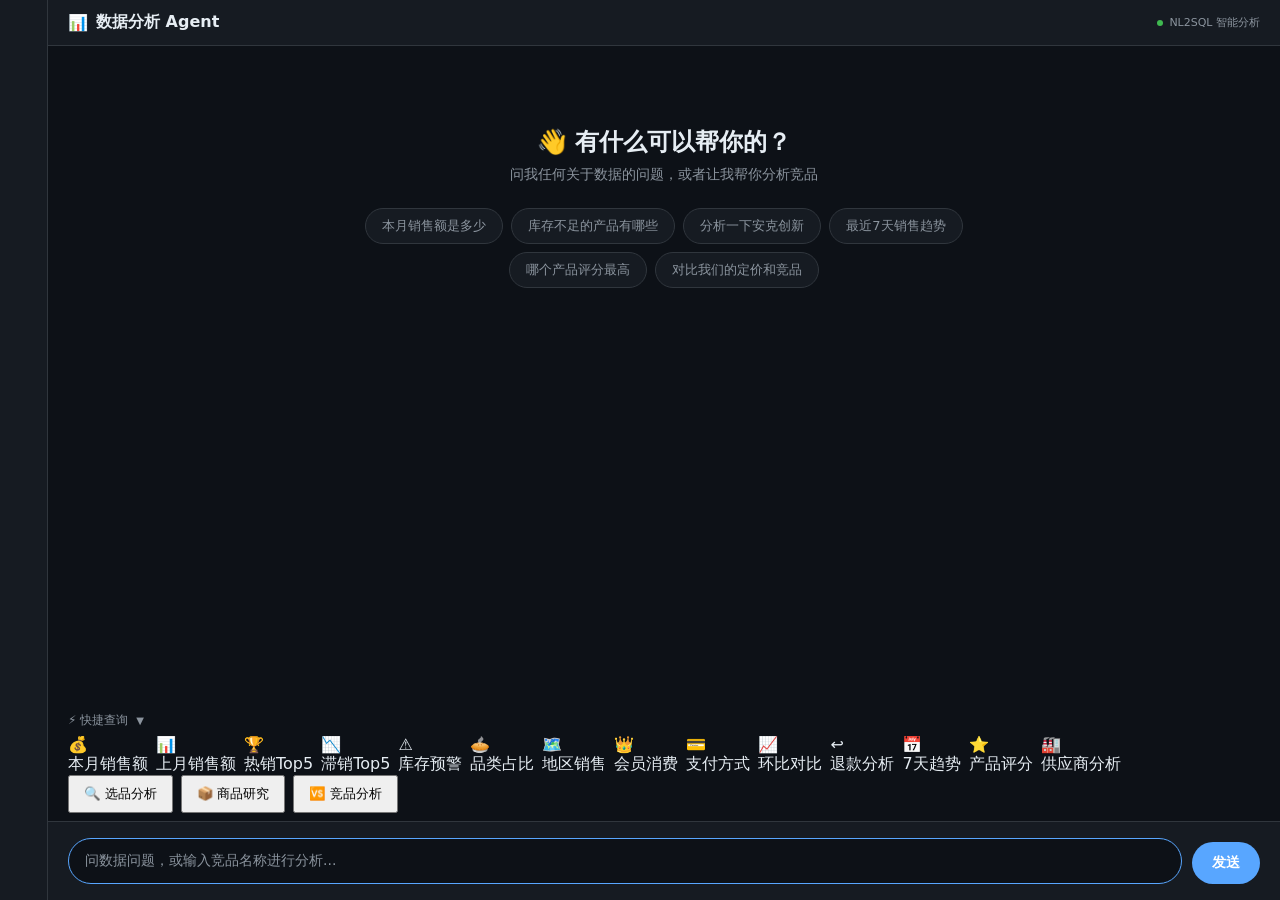
==== frontend/index.html @ ce29db4c "feat: 主界面输入框上方加选品/商品研究/竞品快捷按钮" ====
<!DOCTYPE html>
<html lang="zh-CN">
<head>
<meta charset="UTF-8">
<meta name="viewport" content="width=device-width, initial-scale=1.0">
<title>数据分析 Agent</title>
<script src="https://cdn.bootcdn.net/ajax/libs/echarts/5.5.0/echarts.min.js"></script>
<style>
:root {
  --bg: #0d1117; --surface: #161b22; --border: #30363d;
  --text: #e6edf3; --text-muted: #8b949e; --accent: #58a6ff;
  --success: #3fb950; --warning: #d2991d; --error: #f85149;
  --radius: 12px;
}
* { margin: 0; padding: 0; box-sizing: border-box; }
body {
  font-family: -apple-system, BlinkMacSystemFont, 'Segoe UI', system-ui, sans-serif;
  background: var(--bg); color: var(--text); height: 100vh; display: flex; overflow: hidden;
}
/* Main content wrapper */
.main-wrap { flex: 1; display: flex; flex-direction: column; min-width: 0; }
/* Left sidebar */
.sidebar {
  width: 48px; flex-shrink: 0; background: var(--surface); border-right: 1px solid var(--border);
  display: flex; flex-direction: column; align-items: center; padding: 12px 0;
  transition: width .25s ease; overflow: hidden; z-index: 10;
}
.sidebar.expanded { width: 420px; }
.sidebar-inner { width: 420px; display: flex; flex-direction: column; height: 100%; }
.sidebar .quick-tab {
  width: 36px; min-height: 120px; background: var(--bg); border: 1px solid var(--border);
  border-radius: 8px; cursor: pointer; display: flex; align-items: center; justify-content: center;
  writing-mode: vertical-rl; font-size: 14px; font-weight: 600; letter-spacing: 4px;
  color: var(--accent); transition: all .2s; user-select: none; flex-shrink: 0; margin: 0 6px;
}
.sidebar .quick-tab:hover { background: var(--accent); color: #fff; border-color: var(--accent); }
.sidebar .quick-tab.active { background: var(--accent); color: #fff; }
/* Panel content inside sidebar (hidden when collapsed) */
.sidebar .panel-content {
  display: none; flex: 1; overflow-y: auto; padding: 0 16px 16px 8px;
}
.sidebar.expanded .panel-content { display: block; }
.sidebar.expanded .quick-tab { margin-bottom: 12px; }
.sidebar .panel-content::-webkit-scrollbar { width: 4px; }
.sidebar .panel-content::-webkit-scrollbar-thumb { background: var(--border); border-radius: 2px; }
.sidebar .panel-content h4 {
  font-size: 11px; color: var(--text-muted); text-transform: uppercase; letter-spacing: .5px;
  margin: 16px 0 8px; padding-top: 12px; border-top: 1px solid var(--border);
}
.sidebar .panel-content h4:first-child { margin-top: 0; border-top: none; padding-top: 0; }
.sidebar .panel-content .quick-grid { display: grid; grid-template-columns: repeat(3, 1fr); gap: 6px; }
.sidebar .panel-content .quick-card {
  padding: 10px 8px; background: var(--bg); border: 1px solid var(--border); border-radius: 8px;
  cursor: pointer; transition: all .15s; text-align: center; font-size: 12px;
}
.sidebar .panel-content .quick-card:hover { border-color: var(--accent); background: #1a2332; }
.sidebar .panel-content .quick-card .icon { font-size: 20px; margin-bottom: 2px; }
.sidebar .panel-content .quick-card .label { font-weight: 600; font-size: 11px; }
.sidebar .panel-content .quick-card .desc { font-size: 10px; color: var(--text-muted); margin-top: 1px; }

/* Header */
.header {
  padding: 12px 20px; background: var(--surface); border-bottom: 1px solid var(--border);
  display: flex; align-items: center; justify-content: space-between; flex-shrink: 0;
}
.header h1 { font-size: 16px; font-weight: 600; display: flex; align-items: center; gap: 8px; }
.header h1 span { color: var(--accent); }
.header .status { font-size: 11px; color: var(--text-muted); display: flex; align-items: center; gap: 6px; }
.header .status .dot { width: 6px; height: 6px; background: var(--success); border-radius: 50%; }

/* Chat area */
.chat { flex: 1; overflow-y: auto; padding: 20px; display: flex; flex-direction: column; gap: 16px; }
.chat::-webkit-scrollbar { width: 6px; }
.chat::-webkit-scrollbar-track { background: transparent; }
.chat::-webkit-scrollbar-thumb { background: var(--border); border-radius: 3px; }

/* Messages */
.msg { display: flex; gap: 12px; max-width: 800px; animation: fadeIn .3s ease; }
@keyframes fadeIn { from { opacity: 0; transform: translateY(8px); } to { opacity: 1; transform: translateY(0); } }
.msg.user { align-self: flex-end; flex-direction: row-reverse; }
.msg.assistant { align-self: flex-start; }
.msg .avatar {
  width: 32px; height: 32px; border-radius: 50%; display: flex; align-items: center; justify-content: center;
  font-size: 16px; flex-shrink: 0;
}
.msg.user .avatar { background: var(--accent); }
.msg.assistant .avatar { background: var(--surface); border: 1px solid var(--border); }
.msg .bubble {
  padding: 12px 16px; border-radius: var(--radius); font-size: 14px; line-height: 1.6;
  word-break: break-word; min-width: 60px;
}
.msg.user .bubble { background: var(--accent); color: #fff; border-bottom-right-radius: 4px; }
.msg.assistant .bubble {
  background: var(--surface); border: 1px solid var(--border);
  border-bottom-left-radius: 4px;
}

/* Bubble content */
.bubble h2 { font-size: 16px; margin: 14px 0 8px; padding-bottom: 6px; border-bottom: 1px solid var(--border); }
.bubble h3 { font-size: 14px; margin: 12px 0 6px; color: var(--accent); }
.bubble h4 { font-size: 13px; margin: 10px 0 4px; }
.bubble p { margin: 4px 0; }
.bubble ul, .bubble ol { margin: 6px 0; padding-left: 20px; }
.bubble li { margin: 2px 0; }
.bubble table { border-collapse: collapse; margin: 8px 0; font-size: 12px; width: 100%; }
.bubble th { background: var(--bg); padding: 6px 10px; text-align: left; font-weight: 600; border-bottom: 2px solid var(--border); }
.bubble td { padding: 5px 10px; border-bottom: 1px solid var(--border); }
.bubble strong { color: var(--accent); }
.bubble code { background: var(--bg); padding: 2px 6px; border-radius: 4px; font-size: 12px; font-family: 'SF Mono', 'Cascadia Code', monospace; }
.bubble pre { background: #0d1117; padding: 12px; border-radius: 8px; overflow-x: auto; margin: 8px 0; border: 1px solid var(--border); }
.bubble pre code { background: none; padding: 0; font-size: 12px; color: #c9d1d9; }

/* SQL block */
.sql-block {
  background: #0d1117; border: 1px solid var(--border); border-radius: 8px; margin: 8px 0; overflow: hidden;
}
.sql-block .sql-header {
  padding: 6px 12px; background: #1a1f2b; font-size: 11px; color: var(--text-muted);
  display: flex; justify-content: space-between; align-items: center;
}
.sql-block pre { margin: 0; border: none; border-radius: 0; }

/* Chart in bubble */
.bubble .chart-wrap { width: 100%; height: 300px; margin: 8px 0; }

/* Welcome */
.welcome {
  text-align: center; padding: 60px 20px; color: var(--text-muted);
}
.welcome h2 { font-size: 24px; color: var(--text); margin-bottom: 8px; }
.welcome p { font-size: 14px; margin-bottom: 24px; }
.welcome .examples {
  display: flex; flex-wrap: wrap; gap: 8px; justify-content: center; max-width: 600px; margin: 0 auto;
}
.welcome .example {
  padding: 8px 16px; background: var(--surface); border: 1px solid var(--border);
  border-radius: 20px; font-size: 13px; cursor: pointer; transition: all .2s; color: var(--text-muted);
}
.welcome .example:hover { border-color: var(--accent); color: var(--text); }

/* Loading */
.typing { display: flex; gap: 4px; padding: 4px 0; }
.typing span { width: 6px; height: 6px; background: var(--text-muted); border-radius: 50%; animation: bounce 1.2s infinite; }
.typing span:nth-child(2) { animation-delay: .2s; }
.typing span:nth-child(3) { animation-delay: .4s; }
@keyframes bounce { 0%,60%,100% { transform: translateY(0); } 30% { transform: translateY(-6px); } }

/* Input area */
.input-area {
  padding: 16px 20px; background: var(--surface); border-top: 1px solid var(--border);
  display: flex; gap: 10px; align-items: flex-end; flex-shrink: 0;
}
.input-row { display: flex; gap: 10px; flex: 1; align-items: flex-end; }
.input-row textarea {
  flex: 1; padding: 12px 16px; background: var(--bg); border: 1px solid var(--border);
  border-radius: 24px; color: var(--text); font-size: 14px; font-family: inherit;
  resize: none; outline: none; transition: border-color .2s; min-height: 44px; max-height: 120px;
  line-height: 1.4;
}
.input-row textarea:focus { border-color: var(--accent); }
.input-row textarea::placeholder { color: var(--text-muted); }

.send-btn {
  padding: 12px 20px; background: var(--accent); border: none; border-radius: 24px;
  color: #fff; font-size: 14px; font-weight: 600; cursor: pointer; transition: opacity .2s;
  white-space: nowrap;
}
.send-btn:hover { opacity: .85; }
.send-btn:disabled { opacity: .4; cursor: not-allowed; }

/* (quick panel styles moved to sidebar .panel-content above) */

/* Toast */
.toast {
  position: fixed; top: 20px; right: 20px; padding: 10px 20px; background: var(--surface);
  border: 1px solid var(--border); border-radius: 8px; font-size: 13px; z-index: 200;
  animation: fadeIn .3s ease; box-shadow: 0 4px 20px rgba(0,0,0,.4);
}

/* Toggle buttons for SQL/chart/data */
.toggle-btn {
  padding: 4px 12px; background: var(--bg); border: 1px solid var(--border);
  border-radius: 14px; color: var(--text-muted); font-size: 11px; cursor: pointer;
  transition: all .15s;
}
.toggle-btn:hover { border-color: var(--accent); color: var(--text); }
.toggle-section { display: none; margin-top: 8px; }
.toggle-section.show { display: block; }

/* Stage progress */
.stage-progress { font-size: 11px; color: var(--text-muted); margin-top: 4px; }

/* Responsive */
@media (max-width: 600px) {
  .chat { padding: 12px; }
  .msg { max-width: 100%; }
  .quick-panel { width: 90vw; left: -20px; }
}
</style>
</head>
<body>

<!-- Left sidebar: 快捷卡片 -->
<div class="sidebar" id="sidebar">
  <div class="sidebar-inner">
    <button class="quick-tab" id="quickTab" onclick="toggleQuickPanel()" title="快捷卡片">快捷卡片</button>
    <button class="quick-tab" id="marketTab" onclick="toggleMarketPanel()" title="市场情报">🛒 市场情报</button>
    <div class="panel-content" id="panelContent">
      <h4>📊 快捷查询</h4>
      <div class="quick-grid" id="quickQueryGrid"></div>
      <h4>📈 商业智能</h4>
      <div class="quick-grid">
        <div class="quick-card" onclick="runQuickAction('anomalies')"><div class="icon">🚨</div><div class="label">异常检测</div><div class="desc">销售额/退款异常</div></div>
        <div class="quick-card" onclick="runQuickAction('trends')"><div class="icon">📉</div><div class="label">趋势预警</div><div class="desc">销量连续下滑</div></div>
        <div class="quick-card" onclick="runQuickAction('daily_report')"><div class="icon">📋</div><div class="label">运营日报</div><div class="desc">LLM生成总结</div></div>
      </div>
      <h4>🔍 竞品分析</h4>
      <div class="quick-grid" id="competitorGrid">
        <div class="quick-card" onclick="runQuickAction('competitor')"><div class="icon">🔍</div><div class="label">竞品对比</div><div class="desc">LLM分析竞品数据</div></div>
      </div>
    </div>
    <div class="panel-content" id="marketPanel" style="display:none;">
      <h4>🛒 市场情报</h4>
      <div class="quick-grid">
        <div class="quick-card" onclick="openMarketSelection()"><div class="icon">🔍</div><div class="label">选品分析</div><div class="desc">找蓝海品类机会</div></div>
        <div class="quick-card" onclick="openMarketProduct()"><div class="icon">📦</div><div class="label">商品研究</div><div class="desc">深挖卖点与痛点</div></div>
      </div>
    </div>
  </div>
</div>

<!-- Main content -->
<div class="main-wrap">
<div class="header">
  <h1><span>📊</span> 数据分析 Agent</h1>
  <div class="status"><span class="dot"></span> NL2SQL 智能分析</div>
</div>

<div class="chat" id="chat">
  <div class="welcome" id="welcome">
    <h2>👋 有什么可以帮你的？</h2>
    <p>问我任何关于数据的问题，或者让我帮你分析竞品</p>
    <div class="examples">
      <span class="example" onclick="sendExample(this.textContent)">本月销售额是多少</span>
      <span class="example" onclick="sendExample(this.textContent)">库存不足的产品有哪些</span>
      <span class="example" onclick="sendExample(this.textContent)">分析一下安克创新</span>
      <span class="example" onclick="sendExample(this.textContent)">最近7天销售趋势</span>
      <span class="example" onclick="sendExample(this.textContent)">哪个产品评分最高</span>
      <span class="example" onclick="sendExample(this.textContent)">对比我们的定价和竞品</span>
    </div>
  </div>
</div>

<!-- 快捷卡片区（折叠在输入框上方） -->
<div id="quickCardsBar" style="padding: 0 20px;">
  <div style="display:flex;align-items:center;gap:8px;margin-bottom:6px;cursor:pointer;" onclick="toggleSection('quickCardsBody')">
    <span style="font-size:12px;color:var(--text-muted);">⚡ 快捷查询</span>
    <span id="quickCardsToggle" style="font-size:10px;color:var(--text-muted);">▼</span>
  </div>
  <div id="quickCardsBody" style="display:flex;flex-wrap:wrap;gap:8px;"></div>
</div>

<div style="padding: 0 20px 8px; display:flex; gap:8px; flex-wrap:wrap;">
  <button class="quick-card" style="flex:none;padding:8px 14px;flex-direction:row;gap:6px;"
          onclick="openMarketSelection()">🔍 选品分析</button>
  <button class="quick-card" style="flex:none;padding:8px 14px;flex-direction:row;gap:6px;"
          onclick="openMarketProduct()">📦 商品研究</button>
  <button class="quick-card" style="flex:none;padding:8px 14px;flex-direction:row;gap:6px;"
          onclick="runQuickAction('competitor')">🆚 竞品分析</button>
</div>

<div class="input-area">
  <div class="input-row" id="inputRow">
    <textarea id="input" rows="1" placeholder="问数据问题，或输入竞品名称进行分析..." onkeydown="handleKey(event)" oninput="autoResize(this)"></textarea>
  </div>
  <button class="send-btn" id="sendBtn" onclick="sendMessage()">发送</button>
</div>
</div>

<script>
// ==================== Quick Query Cards ====================
const QUICK_QUERIES = [
  {key:'monthly_sales',icon:'💰',label:'本月销售额'},
  {key:'last_month_sales',icon:'📊',label:'上月销售额'},
  {key:'top5_products',icon:'🏆',label:'热销Top5'},
  {key:'worst5_products',icon:'📉',label:'滞销Top5'},
  {key:'stock_alert',icon:'⚠️',label:'库存预警'},
  {key:'category_sales',icon:'🥧',label:'品类占比'},
  {key:'region_sales',icon:'🗺️',label:'地区销售'},
  {key:'member_analysis',icon:'👑',label:'会员消费'},
  {key:'payment_methods',icon:'💳',label:'支付方式'},
  {key:'month_vs_last',icon:'📈',label:'环比对比'},
  {key:'refund_analysis',icon:'↩️',label:'退款分析'},
  {key:'last_7days_trend',icon:'📅',label:'7天趋势'},
  {key:'product_review_score',icon:'⭐',label:'产品评分'},
  {key:'supplier_analysis',icon:'🏭',label:'供应商分析'},
];

function buildQuickCards() {
  const grid = document.getElementById('quickCardsBody');
  if (!grid) return;
  grid.innerHTML = QUICK_QUERIES.map(q =>
    `<div class="quick-card" onclick="runQuickCard('${q.key}','${q.label}')"><div class="icon">${q.icon}</div><div class="label">${q.label}</div></div>`
  ).join('');
}


// ==================== Chat State ====================
let messages = [];
let chartInst = null;

const CHAT_STORAGE_KEY = 'agent_chat_messages';

function addMessage(role, content) {
  messages.push({role, content, id: Date.now()});
  try { localStorage.setItem(CHAT_STORAGE_KEY, JSON.stringify(messages.slice(-50))); } catch(e) {}
  renderMessages();
}

// Load saved messages on start
(function loadSavedMessages() {
  try {
    const saved = localStorage.getItem(CHAT_STORAGE_KEY);
    if (saved) { messages = JSON.parse(saved); renderMessages(); }
  } catch(e) {}
})();

function renderMessages() {
  const chat = document.getElementById('chat');
  const welcome = document.getElementById('welcome');
  if (welcome && messages.length > 0) welcome.style.display = 'none';

  // Rebuild all messages
  let html = messages.length === 0 ? (welcome ? welcome.outerHTML : '') : '';
  for (const m of messages) {
    const avatar = m.role === 'user' ? '👤' : '🤖';
    html += `<div class="msg ${m.role}">
      <div class="avatar">${avatar}</div>
      <div class="bubble">${m.content}</div>
    </div>`;
  }
  chat.innerHTML = html;
  chat.scrollTop = chat.scrollHeight;
}

function addLoading() {
  const chat = document.getElementById('chat');
  const welcome = document.getElementById('welcome');
  if (welcome) welcome.style.display = 'none';
  const div = document.createElement('div');
  div.className = 'msg assistant';
  div.id = 'loadingMsg';
  div.innerHTML = '<div class="avatar">🤖</div><div class="bubble"><div class="typing"><span></span><span></span><span></span></div></div>';
  chat.appendChild(div);
  chat.scrollTop = chat.scrollHeight;
}

function removeLoading() {
  const el = document.getElementById('loadingMsg');
  if (el) el.remove();
}

function updateLoading(text) {
  const el = document.getElementById('loadingMsg');
  if (el) {
    const bubble = el.querySelector('.bubble');
    bubble.innerHTML = '<div class="typing"><span></span><span></span><span></span></div><div class="stage-progress">' + text + '</div>';
  }
}

// ==================== Send Message（流式） ====================
async function sendMessage(text) {
  const input = document.getElementById('input');
  const query = (text || input.value).trim();
  if (!query) return;
  if (!text) input.value = '';
  hideQuickPanel();

  addMessage('user', query);
  addLoading();

  const chat = document.getElementById('chat');
  let streamEl = null;
  let answerBuf = '';        // 已收到完整文本
  let revealedLen = 0;       // 当前已显示到第几个字符（节流打字用）
  let revealTimer = null;    // 打字定时器
  let revealIncoming = false; // 是否还有token在路上
  let finalData = null;

  const ensureStreamEl = () => {
    if (!streamEl || !document.getElementById('streamMsg')) {
      streamEl = document.createElement('div');
      streamEl.className = 'msg assistant';
      streamEl.id = 'streamMsg';
      streamEl.innerHTML = '<div class="avatar">🤖</div><div class="bubble" id="streamBubble"></div>';
      chat.appendChild(streamEl);
    }
    return streamEl;
  };

  const renderStream = () => {
    const bubble = document.getElementById('streamBubble');
    if (!bubble) return;
    const shown = answerBuf.slice(0, revealedLen);
    bubble.innerHTML = shown
      ? renderMarkdown(shown) + '<span style="opacity:.5;">▍</span>'
      : '<div class="typing"><span></span><span></span><span></span></div>';
    chat.scrollTop = chat.scrollHeight;
  };

  // 自适应节流显示：短回答慢打（看得见打字），长回答限时打完（不拖沓）
  // 目标时长：至少 1.2s，按 90字符/s 推进，封顶 5s
  const startReveal = () => {
    if (revealTimer) return;
    const t0 = Date.now();
    revealTimer = setInterval(() => {
      const len = answerBuf.length;
      const targetDur = Math.max(1.2, Math.min(len / 90, 5)); // 秒
      const elapsed = Date.now() - t0;
      revealedLen = Math.max(1, Math.min(len, Math.floor(len * elapsed / (targetDur * 1000))));
      renderStream();
      if (revealedLen >= len && !revealIncoming) {  // 流已结束且打完了
        clearInterval(revealTimer);
        revealTimer = null;
      }
    }, 30);
  };

  const stopReveal = () => {
    if (revealTimer) { clearInterval(revealTimer); revealTimer = null; }
  };

  const cleanupStream = () => {
    stopReveal();
    if (streamEl && document.getElementById('streamMsg')) streamEl.remove();
  };

  // 等待打字播完（最多等它自然结束），让用户看到完整打字过程
  const waitRevealFinish = () => new Promise((res) => {
    const check = () => {
      if (revealedLen >= answerBuf.length || !document.getElementById('streamMsg')) return res();
      setTimeout(check, 40);
    };
    check();
  });

  try {
    // 市场情报关键词 → /api/market/stream，否则走普通查询流
    // 命中知识/数据词（什么是、上个月/销售额/成本/利润 等 DATA_OVERRIDE 词）→ 走普通查询流，
    // 避免 "什么是选品"/"上个月的选品销量" 误投到 market_stream 成死端。
    const isMarket = /选品|市场机会|研究一下|能不能做|值得卖吗|差评|痛点|分析一下这个产品|竞争怎么样/.test(query)
      && !/什么是|上个月|本月|这个月|上月|最近|昨天|今天|今年|去年|环比|同比|销售额|销量|订单数|订单量|库存|成本|利润|毛利|收入|客户|会员|评价|投诉/.test(query);
    const url = isMarket ? '/api/market/stream' : '/api/query/stream';
    const res = await fetch(url, {
      method: 'POST',
      headers: {'Content-Type': 'application/json'},
      body: JSON.stringify(isMarket ? {query: query} : {question: query}),
    });
    if (!res.ok || !res.body) throw new Error('HTTP ' + res.status);

    const reader = res.body.getReader();
    const decoder = new TextDecoder();
    let buffer = '';

    while (true) {
      const {done, value} = await reader.read();
      if (done) break;
      buffer += decoder.decode(value, {stream: true});

      // 按 SSE 事件边界（\n\n）切分解析
      let idx;
      while ((idx = buffer.indexOf('\n\n')) !== -1) {
        const block = buffer.slice(0, idx + 2);
        buffer = buffer.slice(idx + 2);
        let event = 'message', dataLines = [];
        for (const line of block.split('\n')) {
          if (line.startsWith('event:')) event = line.slice(6).trim();
          else if (line.startsWith('data:')) dataLines.push(line.slice(5).trim());
        }
        if (!dataLines.length) continue;
        const data = JSON.parse(dataLines.join('\n'));

        if (event === 'status') {
          updateLoading(data.message);                 // 阶段进度
        } else if (event === 'answer') {
          removeLoading();                              // 隐藏加载，开始打字
          ensureStreamEl();
          answerBuf += data.delta;
          revealIncoming = true;                        // 还有token在路上
          startReveal();
          renderStream();
        } else if (event === 'result') {
          finalData = data;
        } else if (event === 'error') {
          throw new Error(data.message);
        }
      }
    }

    // 流已结束：标记没有更多token，等待打字播完再收尾
    revealIncoming = false;
    if (answerBuf) await waitRevealFinish();
    stopReveal();
    removeLoading();
    cleanupStream();

    if (finalData) {
      if (finalData.sql || finalData.chart) {
        // 结构化结果（SQL/数据/图表）用完整卡片
        addMessage('assistant', formatResponse(finalData, query));
      } else {
        // 纯文本回复（聊天/知识/竞品）：保留已打字的回答，避免被卡片替换
        const text = answerBuf || finalData.chat_reply || '';
        addMessage('assistant', text ? renderMarkdown(text) : formatResponse(finalData, query));
      }
    } else if (answerBuf) {
      // 纯聊天/知识回答
      addMessage('assistant', renderMarkdown(answerBuf));
    } else {
      addMessage('assistant', '<p>✅ 查询完成，但没有返回数据。</p>');
    }
  } catch(e) {
    stopReveal();
    removeLoading();
    cleanupStream();
    addMessage('assistant', '❌ 请求失败: ' + e.message);
  }
}

function sendExample(text) {
  document.getElementById('input').value = text;
  sendMessage(text);
}

function handleKey(e) {
  if (e.key === 'Enter' && !e.shiftKey) {
    e.preventDefault();
    sendMessage();
  }
}

function autoResize(el) {
  el.style.height = 'auto';
  el.style.height = Math.min(el.scrollHeight, 120) + 'px';
}

// ==================== Format Response ====================
let mkSeq = 0;  // 市场卡片唯一id计数器（同毫秒多次渲染也保证不冲突）
function formatResponse(data, question) {
  let html = '';

  // Chat / Knowledge mode
  if (data.chat_reply && !data.sql && !data.clarification_needed) {
    html += renderMarkdown(data.chat_reply);
    return html;
  }

  // Clarification needed
  if (data.clarification_needed) {
    html += '<p>' + (data.chat_reply || '🤔 让我帮你想一下...') + '</p>';
    if (data.follow_up_questions && data.follow_up_questions.length) {
      html += '<div style="margin-top:8px;">';
      for (const q of data.follow_up_questions) {
        html += '<span class="example" style="margin:2px;display:inline-block;" onclick="sendExample(\'' + q.replace(/'/g, "\\'") + '\')">' + q + '</span>';
      }
      html += '</div>';
    }
    return html;
  }

  // Error
  if (data.error) {
    html += '<p style="color:var(--error);">❌ ' + data.error + '</p>';
    if (data.warnings && data.warnings.length) {
      html += '<p style="font-size:12px;color:var(--warning);">⚠️ 重试了' + data.retry_count + '次</p>';
    }
    return html;
  }

  // Market intelligence: 选品分析卡片
  if (data.recommendation) {
    const rec = data.recommendation;
    const mk_uid = 'mk_' + (++mkSeq) + '_' + Date.now();
    html += '<div style="font-size:14px;line-height:1.8;">'
      + '<h3>📊 ' + escapeHtml(data.category || '') + ' 选品机会</h3>'
      + '<p>评分：' + escapeHtml(rec.score ?? '-') + '/100 · ' + escapeHtml(rec.verdict || '') + '</p>'
      + '<p>建议价格带：' + escapeHtml(rec.price_band || '-') + '</p>'
      + '<p>竞争强度：' + escapeHtml(rec.competition || '-') + '</p>'
      + '<p>' + escapeHtml(rec.reasoning || '') + '</p>';
    if (rec.differentiation) html += '<p><strong>🎯 差异化方向：</strong>' + escapeHtml(rec.differentiation) + '</p>';
    if (Array.isArray(rec.risks) && rec.risks.length) {
      html += '<p><strong>⚠️ 主要风险：</strong></p><ul style="margin:4px 0 8px 18px;padding-left:0;">'
        + rec.risks.map(r => '<li>' + escapeHtml(r || '') + '</li>').join('')
        + '</ul>';
    }
    if (data.profile) html += '<p style="margin-top:6px;padding:8px;background:var(--bg);border-radius:8px;font-size:13px;"><strong>📋 品类画像：</strong><br>' + escapeHtml(data.profile).replace(/\n/g,'<br>') + '</p>';
    html += '</div>';
    if (data.products && data.products.length) {
      html += '<button class="toggle-btn" onclick="toggleSection(\'' + mk_uid + '\')">📄 产品数据 (' + data.products.length + '个)</button>';
      html += '<div id="' + mk_uid + '" class="toggle-section"><table style="width:100%;border-collapse:collapse;">'
        + '<tr><th style="text-align:left;">产品</th><th>价格</th><th>评分</th><th>评论</th></tr>'
        + data.products.map(p => '<tr><td>' + escapeHtml((p.title||'').slice(0,30)) + '</td><td>' + escapeHtml(p.price ?? '-') + '</td><td>' + escapeHtml(p.rating ?? '-') + '</td><td>' + escapeHtml(p.review_count ?? '-') + '</td></tr>').join('')
        + '</table></div>';
    }
    return html;
  }

  // Market intelligence: 商品研究卡片
  if (data.sellpoints || data.pains || data.suggestions) {
    const prod = data.product || {};
    html += '<div style="font-size:14px;line-height:1.8;">';
    html += '<h3>📦 ' + escapeHtml(prod.title || data.query || '') + '</h3>';
    if (prod.price) html += '<p>参考价格：' + escapeHtml(prod.price) + '</p>';
    if (data.sellpoints) html += '<p><strong>💡 核心卖点</strong></p>' + renderMarkdown(data.sellpoints);
    if (data.pains) html += '<p><strong>⚠️ 用户痛点</strong></p>' + renderMarkdown(data.pains);
    if (data.suggestions) html += '<p><strong>🚀 改进建议</strong></p>' + renderMarkdown(data.suggestions);
    html += '</div>';
    return html;
  }

  // SQL result
  if (data.sql) {
    // 自然语言摘要（口语化回答）
    const answer = data.nl_answer || '';
    if (answer) {
      html += '<div style="font-size:14px;line-height:1.8;margin-bottom:10px;">' + answer + '</div>';
    }

    // 展开按钮行
    const uid = 'tgl_' + Date.now();
    const hasChart = data.chart && data.chart.echarts_option;
    const hasData = data.data && data.data.length > 0;
    html += '<div style="margin-top:10px;display:flex;gap:6px;flex-wrap:wrap;">';
    html += '<button class="toggle-btn" onclick="toggleSection(\'' + uid + '_sql\')">📋 SQL</button>';
    if (hasChart) html += '<button class="toggle-btn" onclick="toggleSection(\'' + uid + '_chart\')">📊 图表</button>';
    if (hasData) html += '<button class="toggle-btn" onclick="toggleSection(\'' + uid + '_data\')">📄 数据 (' + (data.row_count||0) + '行)</button>';
    html += '</div>';

    // SQL (collapsed)
    html += '<div id="' + uid + '_sql" class="toggle-section">';
    html += '<div class="sql-block"><div class="sql-header"><span>SQL</span><span style="font-size:10px;">' + (data.row_count||0) + ' 行 · ' + (data.execution_time_ms||0).toFixed(0) + 'ms</span></div><pre><code>' + escapeHtml(data.sql) + '</code></pre></div>';
    if (data.warnings && data.warnings.length) {
      for (const w of data.warnings) html += '<p style="font-size:12px;color:var(--warning);">⚠️ ' + w + '</p>';
    }
    html += '</div>';

    // Chart (collapsed, lazy render)
    if (hasChart) {
      const chartId = 'chart_' + uid;
      html += '<div id="' + uid + '_chart" class="toggle-section"><div class="chart-wrap" id="' + chartId + '"></div></div>';
      setTimeout(() => {
        const section = document.getElementById(uid + '_chart');
        if (section && data.chart && data.chart.echarts_option) {
          // Lazy render: only when user expands
          const orig = section.style.display;
          section.style.display = 'block';
          const dom = document.getElementById(chartId);
          if (dom) { const inst = echarts.init(dom); inst.setOption(data.chart.echarts_option); }
          section.style.display = orig;
        }
      }, 200);
    }

    // Data table (collapsed)
    if (hasData) {
      html += '<div id="' + uid + '_data" class="toggle-section">';
      html += '<div class="table-wrap"><table class="data-table"><thead><tr>';
      for (const col of (data.columns||[])) html += '<th>' + col + '</th>';
      html += '</tr></thead><tbody>';
      for (const row of (data.data||[]).slice(0, 20)) {
        html += '<tr>';
        for (const col of (data.columns||[])) {
          const val = row[col];
          html += '<td>' + (val !== null && val !== undefined ? String(val) : '-') + '</td>';
        }
        html += '</tr>';
      }
      html += '</tbody></table></div></div>';
    }

    // AI analysis text (shown directly, not collapsed)
    if (data.analysis_text) {
      html += '<div style="margin-top:8px;padding:10px;background:var(--bg);border-radius:8px;font-size:13px;">' + renderMarkdown(data.analysis_text) + '</div>';
    }
  }

  return html || '<p>✅ 查询完成，但没有返回数据。</p>';
}

// ==================== Quick Panel (Left Sidebar) ====================
function toggleQuickPanel() {
  const sidebar = document.getElementById('sidebar');
  const tab = document.getElementById('quickTab');
  const mtab = document.getElementById('marketTab');
  const panelContent = document.getElementById('panelContent');
  const marketPanel = document.getElementById('marketPanel');
  sidebar.classList.toggle('expanded');
  const expanded = sidebar.classList.contains('expanded');
  tab.classList.toggle('active', expanded);
  if (mtab) mtab.classList.remove('active');
  if (panelContent) panelContent.style.display = '';
  if (marketPanel) marketPanel.style.display = 'none';
}

function hideQuickPanel() {
  const sidebar = document.getElementById('sidebar');
  const tab = document.getElementById('quickTab');
  sidebar.classList.remove('expanded');
  tab.classList.remove('active');
}

// Close sidebar when clicking outside on the main content area
document.querySelector('.main-wrap').addEventListener('click', e => {
  const sidebar = document.getElementById('sidebar');
  if (sidebar.classList.contains('expanded')) {
    hideQuickPanel();
  }
});

// ==================== Quick Actions ====================
function hideQuickPanel() {
  const sidebar = document.getElementById('sidebar');
  if (sidebar) sidebar.classList.remove('expanded');
  const tab = document.getElementById('quickTab');
  const mtab = document.getElementById('marketTab');
  const panelContent = document.getElementById('panelContent');
  const marketPanel = document.getElementById('marketPanel');
  if (tab) tab.classList.remove('active');
  if (mtab) mtab.classList.remove('active');
  if (panelContent) panelContent.style.display = '';
  if (marketPanel) marketPanel.style.display = 'none';
}

// ==================== Market Panel (市场情报) ====================
function toggleMarketPanel() {
  const sidebar = document.getElementById('sidebar');
  const tab = document.getElementById('quickTab');
  const mtab = document.getElementById('marketTab');
  const panelContent = document.getElementById('panelContent');
  const marketPanel = document.getElementById('marketPanel');
  const expanded = sidebar.classList.contains('expanded');
  if (expanded && mtab.classList.contains('active')) {
    // 再次点击 → 收起
    sidebar.classList.remove('expanded');
    mtab.classList.remove('active');
    panelContent.style.display = '';
    marketPanel.style.display = 'none';
  } else {
    // 展开并显示市场情报面板
    sidebar.classList.add('expanded');
    mtab.classList.add('active');
    if (tab) tab.classList.remove('active');
    if (panelContent) panelContent.style.display = 'none';
    marketPanel.style.display = 'block';
  }
}

function openMarketSelection() {
  hideQuickPanel();
  const category = prompt('请输入要分析的品类（如：蓝牙耳机、露营灯）：', '');
  if (category && category.trim()) {
    const q = '分析一下' + category.trim() + '的选品机会';
    document.getElementById('input').value = q;
    sendMessage(q);
  }
}

function openMarketProduct() {
  hideQuickPanel();
  const input = prompt('请输入产品名或商品链接（如：Anker 蓝牙耳机）：', '');
  if (input && input.trim()) {
    const q = '研究一下 ' + input.trim();
    document.getElementById('input').value = q;
    sendMessage(q);
  }
}

async function runQuickCard(key, label) {
  hideQuickPanel();
  addMessage('user', label);
  addLoading();
  try {
    const res = await fetch('/api/quick/' + key, {method:'POST'});
    const data = await res.json();
    removeLoading();
    addMessage('assistant', formatResponse({
      sql: data.sql, sql_explanation: label, data: data.data, columns: data.columns,
      row_count: data.row_count, chart: data.chart, execution_time_ms: data.execution_time_ms,
      warnings: data.warnings, error: data.error, analysis_text: '', schema_tables: [],
    }, label));
  } catch(e) {
    removeLoading();
    addMessage('assistant', '❌ 查询失败: ' + e.message);
  }
}

async function runQuickAction(type) {
  hideQuickPanel();
  // 竞品分析特殊处理
  if (type === 'competitor') {
    addMessage('user', '🔍 竞品分析');
    addLoading();
    try {
      const res = await fetch('/api/competitor/list');
      const data = await res.json();
      const names = (data.competitors||[]).filter(c=>c.has_data).map(c=>c.name);
      removeLoading();
      addMessage('assistant', '📊 可分析的竞品: ' + names.join('、') + '。\\n\\n请直接在输入框输入竞品名称（如"分析安克创新"）开始分析。');
    } catch(e) { removeLoading(); addMessage('assistant', '❌ 获取竞品列表失败'); }
    return;
  }
  const labels = {anomalies:'异常检测',trends:'趋势预警',daily_report:'运营日报'};
  const urls = {anomalies:'/api/bi/anomalies',trends:'/api/bi/trends',daily_report:'/api/bi/daily_report'};
  const label = labels[type];
  addMessage('user', label);
  addLoading();
  try {
    const res = await fetch(urls[type], {method: type==='daily_report'?'POST':'GET'});
    const data = await res.json();
    removeLoading();
    let content = renderBIResult(type, data);
    addMessage('assistant', content);
  } catch(e) {
    removeLoading();
    addMessage('assistant', '❌ 分析失败: ' + e.message);
  }
}

function renderBIResult(type, data) {
  if (type === 'anomalies') {
    let h = '<h3>🚨 异常检测</h3><p style="font-size:12px;color:var(--text-muted);">共' + (data.total||0) + '项</p>';
    for (const a of (data.items||[])) {
      const sev = {high:'#f85149',medium:'#d2991d',low:'#58a6ff'}[a.severity]||'#8b949e';
      h += '<div style="margin:6px 0;padding:8px;background:var(--bg);border-radius:6px;border-left:3px solid ' + sev + ';"><b>' + escapeHtml(a.title) + '</b><br><span style="font-size:12px;color:var(--text-muted);">' + escapeHtml(a.detail) + '</span><br><span style="font-size:11px;">💡 ' + escapeHtml(a.suggestion) + '</span></div>';
    }
    if (!(data.items||[]).length) h += '<p style="color:var(--success);">✅ 系统正常</p>';
    return h;
  }
  if (type === 'trends') {
    let h = '<h3>📉 趋势预警</h3><p>' + escapeHtml(data.summary||'') + '</p>';
    for (const t of (data.items||[])) {
      h += '<div style="margin:4px 0;font-size:13px;"><b>' + escapeHtml(t.product) + '</b> 本月¥' + (t.this_month||0).toLocaleString() + ' vs 上月¥' + (t.last_month||0).toLocaleString() + ' <span style="color:var(--error);">↓' + Math.abs(t.change_pct||0) + '%</span></div>';
    }
    return h;
  }
  if (type === 'daily_report') {
    let h = '<h3>📋 运营日报 (' + (data.date||'') + ')</h3>';
    h += '<div style="display:flex;gap:16px;margin:8px 0;">';
    h += '<div><span style="font-size:10px;color:var(--text-muted);">销售额</span><br><b style="font-size:18px;color:var(--accent);">¥' + ((data.metrics||{}).sales||0).toLocaleString() + '</b></div>';
    h += '<div><span style="font-size:10px;color:var(--text-muted);">订单</span><br><b style="font-size:18px;">' + ((data.metrics||{}).orders||0) + '</b></div>';
    h += '</div>';
    if (data.summary) h += '<p>' + renderMarkdown(data.summary) + '</p>';
    return h;
  }
  return JSON.stringify(data);
}

// ==================== Competitor ====================
function quickCompetitor(name) {
  hideQuickPanel();
  document.getElementById('input').value = '分析一下' + name;
  sendMessage('分析一下' + name);
}

function openCompetitorInput() {
  hideQuickPanel();
  const name = prompt('请输入竞品公司名称：', '');
  if (name && name.trim()) {
    document.getElementById('input').value = '分析一下' + name.trim();
    sendMessage('分析一下' + name.trim());
  }
}

// ==================== Toggle Sections ====================
function toggleSection(id) {
  const el = document.getElementById(id);
  if (el) el.classList.toggle('show');
}

// ==================== Helpers ====================
function escapeHtml(str) {
  if (!str) return '';
  return String(str).replace(/&/g,'&amp;').replace(/</g,'&lt;').replace(/>/g,'&gt;');
}

function renderMarkdown(md) {
  if (!md) return '';
  let html = escapeHtml(md);
  // Headers
  html = html.replace(/^### (.+)$/gm, '<h3>$1</h3>');
  html = html.replace(/^## (.+)$/gm, '<h2>$1</h2>');
  html = html.replace(/^# (.+)$/gm, '<h2>$1</h2>');
  // Bold & italic
  html = html.replace(/\*\*(.+?)\*\*/g, '<strong>$1</strong>');
  html = html.replace(/\*(.+?)\*/g, '<em>$1</em>');
  // Lists
  html = html.replace(/^- (.+)$/gm, '<li>$1</li>');
  html = html.replace(/(<li>.*<\/li>)/gs, (m) => '<ul>' + m + '</ul>');
  // Tables
  html = html.replace(/^\|(.+)\|$/gm, (line) => {
    if (line.includes('---')) return '';
    const cells = line.split('|').filter(c => c.trim()).map(c => '<td>' + c.trim() + '</td>');
    return '<tr>' + cells.join('') + '</tr>';
  });
  html = html.replace(/(<tr>.*?<\/tr>\s*)+/gs, '<table>$&</table>');
  // Line breaks
  html = html.replace(/\n\n/g, '<br><br>').replace(/\n/g, '<br>');
  return html;
}

// ==================== Init ====================
document.addEventListener('DOMContentLoaded', () => {
  buildQuickCards();
  document.getElementById('input').focus();
});
</script>
</body>
</html>
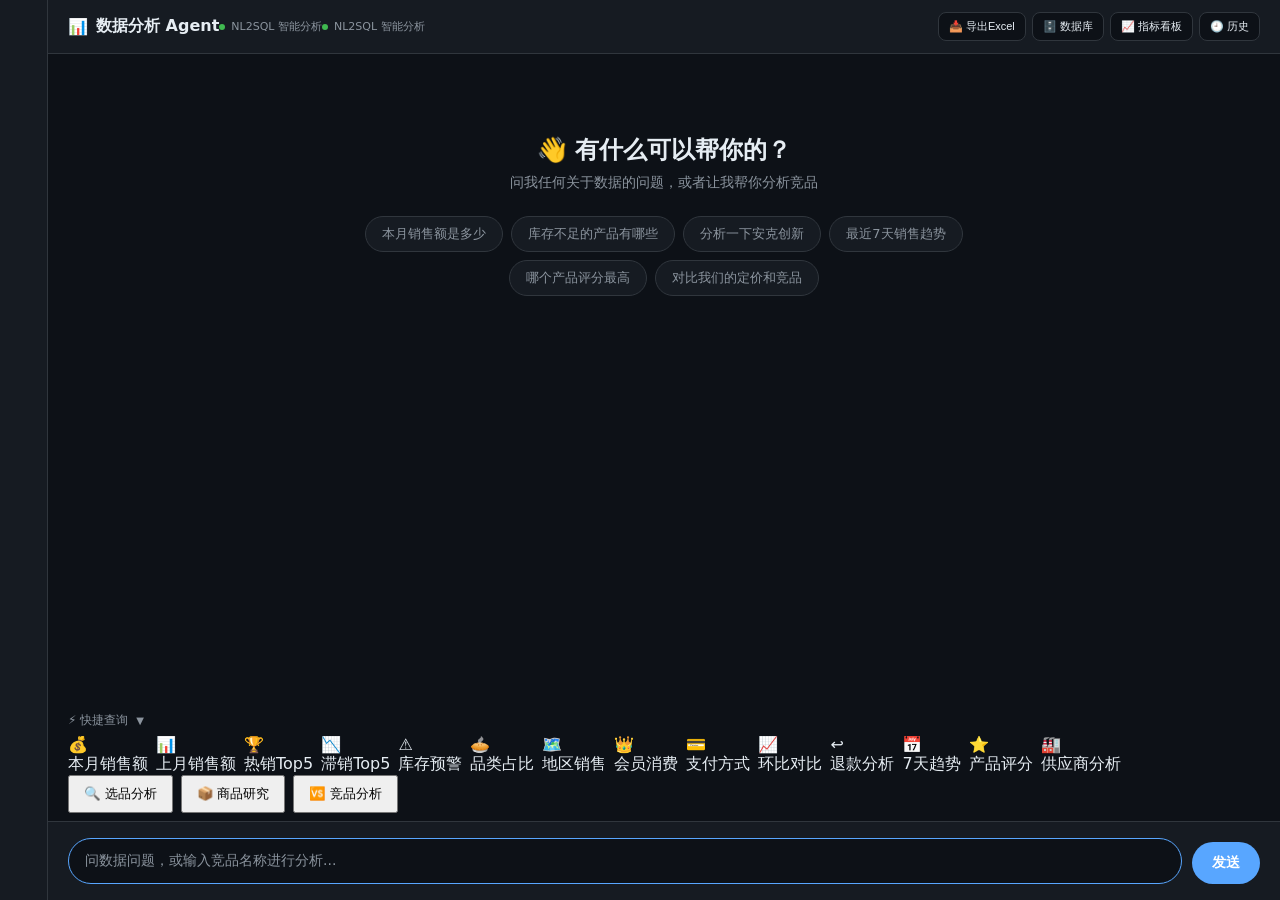
==== commit 8fdc54f6: "feat: 前端补全工具入口（导出Excel/数据库管理/指标看板/历史记录） - header 新增 4 个工具按钮，复用现有 UI 风格 - 导出Excel：将最近一次查询结果 POST /api" ====
--- a/frontend/index.html
+++ b/frontend/index.html
@@ -196,6 +196,28 @@
   .msg { max-width: 100%; }
   .quick-panel { width: 90vw; left: -20px; }
 }
+
+/* ===== 工具按钮 & 模态框（导出/数据库/历史） ===== */
+.header-tools { display: flex; gap: 6px; align-items: center; margin-left: auto; }
+.tool-btn { background: var(--bg); color: var(--text); border: 1px solid var(--border); border-radius: 8px; padding: 6px 10px; font-size: 11px; cursor: pointer; }
+.tool-btn:hover { border-color: var(--accent); color: var(--accent); }
+.modal-mask { display: none; position: fixed; inset: 0; background: rgba(0,0,0,.5); z-index: 999; align-items: center; justify-content: center; }
+.modal-mask.show { display: flex; }
+.modal-box { background: var(--bg); border: 1px solid var(--border); border-radius: 12px; width: 600px; max-width: 94vw; max-height: 80vh; display: flex; flex-direction: column; }
+.modal-head { display: flex; align-items: center; justify-content: space-between; padding: 12px 16px; border-bottom: 1px solid var(--border); }
+.modal-head h3 { font-size: 14px; margin: 0; }
+.modal-close { cursor: pointer; color: var(--text-muted); font-size: 16px; background: none; border: none; }
+.modal-body { padding: 12px 16px; overflow: auto; font-size: 12px; }
+.modal-body table { width: 100%; border-collapse: collapse; }
+.modal-body th, .modal-body td { text-align: left; padding: 6px 8px; border-bottom: 1px solid var(--border); }
+.dbtool { display: inline-flex; gap: 4px; }
+.dbtool button { font-size: 11px; cursor: pointer; padding: 2px 8px; border-radius: 6px; border: 1px solid var(--border); background: var(--bg); color: var(--text); }
+.dbtool button:hover { border-color: var(--accent); }
+.adddb-row { display: flex; gap: 6px; margin-top: 10px; flex-wrap: wrap; align-items: center; }
+.adddb-row input, .adddb-row select { background: var(--bg); border: 1px solid var(--border); color: var(--text); border-radius: 6px; padding: 6px 8px; font-size: 12px; }
+.hist-item { padding: 6px 0; border-bottom: 1px solid var(--border); }
+.hist-q { font-weight: 600; }
+.hist-meta { font-size: 10px; color: var(--text-muted); }
 </style>
 </head>
 <body>
@@ -234,6 +256,13 @@
 <div class="header">
   <h1><span>📊</span> 数据分析 Agent</h1>
   <div class="status"><span class="dot"></span> NL2SQL 智能分析</div>
+  <div class="status"><span class="dot"></span> NL2SQL 智能分析</div>
+  <div class="header-tools">
+    <button class="tool-btn" onclick="exportExcel()" title="导出当前查询结果为Excel">📥 导出Excel</button>
+    <button class="tool-btn" onclick="openDbModal()" title="管理数据库连接">🗄️ 数据库</button>
+    <button class="tool-btn" onclick="window.open('metrics.html')" title="检索质量看板">📈 指标看板</button>
+    <button class="tool-btn" onclick="openHistoryModal()" title="查看历史对话">🕘 历史</button>
+  </div>
 </div>
 
 <div class="chat" id="chat">
@@ -308,6 +337,7 @@
 // ==================== Chat State ====================
 let messages = [];
 let chartInst = null;
+let lastResult = null;  // 最近一次结构化查询结果（供导出Excel使用）
 
 const CHAT_STORAGE_KEY = 'agent_chat_messages';
 
@@ -491,6 +521,7 @@
           renderStream();
         } else if (event === 'result') {
           finalData = data;
+          window.lastResult = data;
         } else if (event === 'error') {
           throw new Error(data.message);
         }
@@ -782,6 +813,8 @@
   try {
     const res = await fetch('/api/quick/' + key, {method:'POST'});
     const data = await res.json();
+    window.lastResult = {question: label, data: data.data, columns: data.columns,
+                         sql: data.sql, row_count: data.row_count, chart: data.chart};
     removeLoading();
     addMessage('assistant', formatResponse({
       sql: data.sql, sql_explanation: label, data: data.data, columns: data.columns,
@@ -908,11 +941,137 @@
   return html;
 }
 
+
+// ==================== B1/B2/B3: 导出 / 数据库管理 / 历史记录 ====================
+function exportExcel() {
+  const d = window.lastResult;
+  if (!d || !d.data || !d.data.length) { alert('当前没有可导出的数据。先做一次查询（如点击快捷卡片）。'); return; }
+  fetch('/api/export/excel', {
+    method: 'POST',
+    headers: {'Content-Type':'application/json'},
+    body: JSON.stringify({data: d.data, columns: d.columns || [], title: d.question || '查询结果'}),
+  }).then(res => {
+    if (!res.ok) return res.json().then(j => { throw new Error(j.error || '导出失败'); });
+    const disp = (res.headers.get('Content-Disposition')||'').match(/filename="?([^";]+)"?/i);
+    const name = disp ? disp[1] : 'export.xlsx';
+    return res.blob().then(blob => {
+      const a = document.createElement('a');
+      a.href = URL.createObjectURL(blob);
+      a.download = name;
+      a.click();
+      URL.revokeObjectURL(a.href);
+    });
+  }).catch(e => alert('导出失败: ' + e.message));
+}
+
+function closeModal(id) { document.getElementById(id).classList.remove('show'); }
+
+function openDbModal() {
+  document.getElementById('dbModal').classList.add('show');
+  loadDbs();
+}
+
+async function loadDbs() {
+  const body = document.getElementById('dbModalBody');
+  body.innerHTML = '加载中...';
+  try {
+    const res = await fetch('/api/db/list');
+    const data = await res.json();
+    const rows = (data.databases||[]).map(d => {
+      const cur = d.is_current ? ' <span style="color:var(--success);">(当前)</span>' : '';
+      const btn = d.is_current ? '' : '<button onclick="switchDb(\'' + d.key + '\')">切换</button>';
+      const del = d.key === 'demo' ? '' : '<button onclick="removeDb(\'' + d.key + '\')">删除</button>';
+      return '<tr><td>' + escapeHtml(d.label) + '</td><td>' + d.db_type + '</td><td>'
+        + d.tables_count + '表' + cur + '</td><td class="dbtool">' + btn + del + '</td></tr>';
+    }).join('');
+    body.innerHTML = '<table><tr><th>数据库</th><th>类型</th><th>状态</th><th>操作</th></tr>' + rows + '</table>'
+      + '<div class="adddb-row">'
+      + '<input id="dbKey" placeholder="标识" style="width:80px;">'
+      + '<input id="dbLabel" placeholder="显示名" style="width:110px;">'
+      + '<select id="dbType"><option value="sqlite">SQLite</option><option value="mysql">MySQL</option><option value="postgresql">PostgreSQL</option></select>'
+      + '<input id="dbPath" placeholder="文件路径 或 mysql://user:pass@host:3306/db" style="flex:1;min-width:200px;">'
+      + '<button class="tool-btn" onclick="addDb()">添加</button>'
+      + '</div>';
+  } catch(e) { body.innerHTML = '加载失败: ' + e.message; }
+}
+
+async function switchDb(key) {
+  try {
+    const res = await fetch('/api/db/switch/' + encodeURIComponent(key), {method:'POST'});
+    const data = await res.json();
+    alert(data.error || ('已切换到: ' + data.label));
+  } catch(e) { alert('切换失败: ' + e.message); }
+  loadDbs();
+}
+
+async function removeDb(key) {
+  if (!confirm('删除连接 ' + key + '？')) return;
+  try {
+    const res = await fetch('/api/db/' + encodeURIComponent(key), {method:'DELETE'});
+    const data = await res.json();
+    alert(data.error || '已删除');
+  } catch(e) { alert('删除失败: ' + e.message); }
+  loadDbs();
+}
+
+async function addDb() {
+  const key = document.getElementById('dbKey').value.trim();
+  const label = document.getElementById('dbLabel').value.trim();
+  const db_type = document.getElementById('dbType').value;
+  const path_or_url = document.getElementById('dbPath').value.trim();
+  if (!key || !path_or_url) { alert('标识和路径/URL 必填'); return; }
+  try {
+    const res = await fetch('/api/db/add', {
+      method: 'POST', headers: {'Content-Type':'application/json'},
+      body: JSON.stringify({key: key, label: label || key, db_type: db_type, path_or_url: path_or_url}),
+    });
+    const data = await res.json();
+    if (data.error) alert(data.error);
+    else { alert('已添加，共 ' + (data.tables||[]).length + ' 张表'); document.getElementById('dbKey').value=''; document.getElementById('dbPath').value=''; }
+  } catch(e) { alert('添加失败: ' + e.message); }
+  loadDbs();
+}
+
+function openHistoryModal() {
+  document.getElementById('histModal').classList.add('show');
+  loadHistory();
+}
+
+async function loadHistory() {
+  const body = document.getElementById('histModalBody');
+  body.innerHTML = '加载中...';
+  try {
+    const res = await fetch('/api/history/default');
+    const data = await res.json();
+    const turns = data.history || data.turns || [];
+    if (!turns.length) { body.innerHTML = '暂无历史记录。'; return; }
+    body.innerHTML = turns.map(t =>
+      '<div class="hist-item"><div class="hist-q">' + escapeHtml(t.question || '') + '</div>'
+      + '<div class="hist-meta">' + (t.time || '') + (t.sql ? ' · SQL: ' + escapeHtml(String(t.sql).slice(0, 60)) : '') + '</div></div>'
+    ).join('');
+  } catch(e) { body.innerHTML = '加载失败: ' + e.message; }
+}
+
 // ==================== Init ====================
 document.addEventListener('DOMContentLoaded', () => {
   buildQuickCards();
   document.getElementById('input').focus();
 });
 </script>
+
+<!-- 数据库管理模态框 -->
+<div class="modal-mask" id="dbModal" onclick="if(event.target===this)closeModal('dbModal')">
+  <div class="modal-box">
+    <div class="modal-head"><h3>🗄️ 数据库管理</h3><button class="modal-close" onclick="closeModal('dbModal')">✕</button></div>
+    <div class="modal-body" id="dbModalBody">加载中...</div>
+  </div>
+</div>
+<!-- 历史记录模态框 -->
+<div class="modal-mask" id="histModal" onclick="if(event.target===this)closeModal('histModal')">
+  <div class="modal-box">
+    <div class="modal-head"><h3>🕘 历史对话</h3><button class="modal-close" onclick="closeModal('histModal')">✕</button></div>
+    <div class="modal-body" id="histModalBody">加载中...</div>
+  </div>
+</div>
 </body>
 </html>
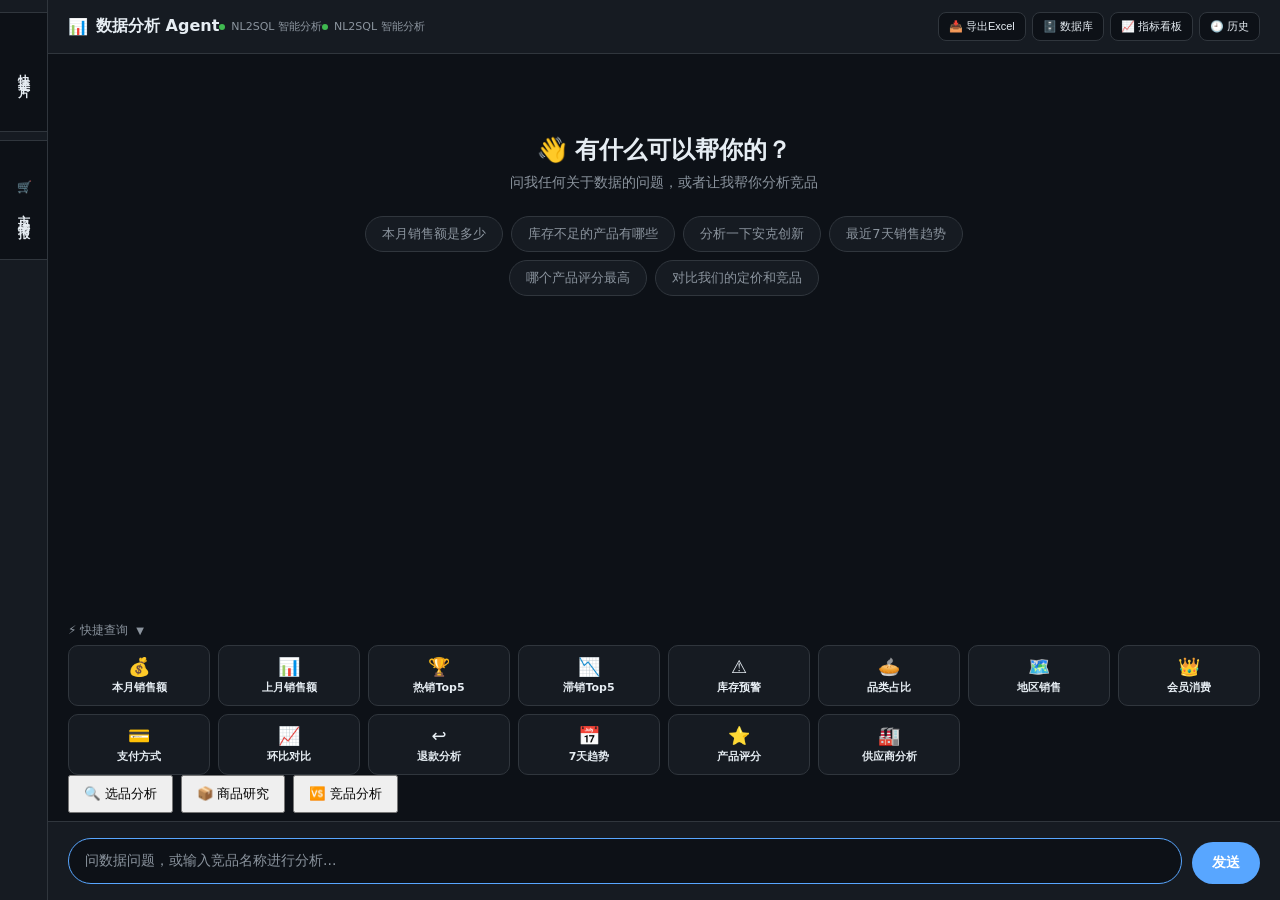
==== commit 51849639: "fix: 前端问题批量修复（历史/导出/数据库列表/快捷卡片语言化/美化） - 历史对话加载失败：routes.py 补 get_history_summary/search_all_history " ====
--- a/frontend/index.html
+++ b/frontend/index.html
@@ -218,6 +218,31 @@
 .hist-item { padding: 6px 0; border-bottom: 1px solid var(--border); }
 .hist-q { font-weight: 600; }
 .hist-meta { font-size: 10px; color: var(--text-muted); }
+
+/* ===== F6 前端美化：更整齐的面板与卡片 ===== */
+.sidebar .quick-tab {
+  border-radius: 10px; font-size: 12px; padding: 9px 12px;
+  border: 1px solid var(--border); background: var(--bg); color: var(--text);
+  cursor: pointer; transition: all .15s; width: calc(100% - 20px); text-align: left; margin: 0 10px 8px;
+}
+.sidebar .quick-tab:hover { border-color: var(--accent); background: #1a2332; transform: translateY(-1px); }
+.sidebar .quick-tab.active { background: linear-gradient(135deg, var(--accent), #7c3aed); color: #fff; border-color: transparent; }
+.sidebar .panel-content .quick-card {
+  min-height: 62px; display: flex; flex-direction: column; align-items: center; justify-content: center;
+  padding: 8px 6px; box-sizing: border-box;
+}
+.sidebar .panel-content .quick-card:hover { transform: translateY(-2px); box-shadow: 0 4px 12px rgba(56,189,248,.14); border-color: var(--accent); }
+.sidebar .panel-content .quick-card .desc {
+  display: -webkit-box; -webkit-line-clamp: 2; -webkit-box-orient: vertical; overflow: hidden; line-height: 1.3;
+}
+.sidebar .panel-content h4 { margin: 18px 0 8px; }
+#quickCardsBody .quick-card {
+  background: var(--surface); border: 1px solid var(--border); border-radius: 10px;
+  padding: 10px 8px; text-align: center; cursor: pointer; transition: all .15s; font-size: 12px;
+}
+#quickCardsBody .quick-card:hover { border-color: var(--accent); transform: translateY(-2px); box-shadow: 0 4px 10px rgba(56,189,248,.12); }
+#quickCardsBody .quick-card .icon { font-size: 18px; display: block; margin-bottom: 3px; }
+#quickCardsBody .quick-card .label { font-weight: 600; font-size: 11px; color: var(--text); }
 </style>
 </head>
 <body>
@@ -246,6 +271,7 @@
       <div class="quick-grid">
         <div class="quick-card" onclick="openMarketSelection()"><div class="icon">🔍</div><div class="label">选品分析</div><div class="desc">找蓝海品类机会</div></div>
         <div class="quick-card" onclick="openMarketProduct()"><div class="icon">📦</div><div class="label">商品研究</div><div class="desc">深挖卖点与痛点</div></div>
+        <div class="quick-card" onclick="openPasteModal('product')"><div class="icon">📋</div><div class="label">粘贴数据分析</div><div class="desc">贴真实信息，绕过反爬</div></div>
       </div>
     </div>
   </div>
@@ -286,7 +312,7 @@
     <span style="font-size:12px;color:var(--text-muted);">⚡ 快捷查询</span>
     <span id="quickCardsToggle" style="font-size:10px;color:var(--text-muted);">▼</span>
   </div>
-  <div id="quickCardsBody" style="display:flex;flex-wrap:wrap;gap:8px;"></div>
+  <div id="quickCardsBody" style="display:grid;grid-template-columns:repeat(auto-fill,minmax(130px,1fr));gap:8px;"></div>
 </div>
 
 <div style="padding: 0 20px 8px; display:flex; gap:8px; flex-wrap:wrap;">
@@ -820,6 +846,7 @@
       sql: data.sql, sql_explanation: label, data: data.data, columns: data.columns,
       row_count: data.row_count, chart: data.chart, execution_time_ms: data.execution_time_ms,
       warnings: data.warnings, error: data.error, analysis_text: '', schema_tables: [],
+      nl_answer: data.nl_answer || '',
     }, label));
   } catch(e) {
     removeLoading();
@@ -1043,13 +1070,48 @@
   try {
     const res = await fetch('/api/history/default');
     const data = await res.json();
-    const turns = data.history || data.turns || [];
-    if (!turns.length) { body.innerHTML = '暂无历史记录。'; return; }
-    body.innerHTML = turns.map(t =>
-      '<div class="hist-item"><div class="hist-q">' + escapeHtml(t.question || '') + '</div>'
-      + '<div class="hist-meta">' + (t.time || '') + (t.sql ? ' · SQL: ' + escapeHtml(String(t.sql).slice(0, 60)) : '') + '</div></div>'
-    ).join('');
+    const questions = data.recent_questions || [];
+    if (!questions.length) { body.innerHTML = '暂无历史记录。'; return; }
+    body.innerHTML = questions.map(q =>
+      '<div class="hist-item"><div class="hist-q">' + escapeHtml(q) + '</div></div>'
+    ).join('') + '<div class="hist-meta">共 ' + (data.turn_count || 0) + ' 轮对话 · 最近10条</div>';
   } catch(e) { body.innerHTML = '加载失败: ' + e.message; }
+}
+
+// ==================== 粘贴数据分析（A方案：用户提供真实数据） ====================
+function openPasteModal(preMode) {
+  document.getElementById('pasteMode').value = preMode || 'product';
+  document.getElementById('pasteText').value = '';
+  document.getElementById('pasteModal').classList.add('show');
+  document.getElementById('pasteText').focus();
+}
+
+async function submitPaste() {
+  const mode = document.getElementById('pasteMode').value;
+  const text = document.getElementById('pasteText').value.trim();
+  if (!text) { alert('请先粘贴内容'); return; }
+  closeModal('pasteModal');
+  hideQuickPanel();
+  const modeLabel = {product: '商品研究', selection: '选品分析', competitor: '竞品分析'}[mode];
+  addMessage('user', '📋 粘贴' + modeLabel + '数据');
+  addLoading();
+  try {
+    const res = await fetch('/api/market/paste', {
+      method: 'POST', headers: {'Content-Type': 'application/json'},
+      body: JSON.stringify({text: text, mode: mode}),
+    });
+    const data = await res.json();
+    removeLoading();
+    if (data.error) { addMessage('assistant', '❌ ' + data.error); return; }
+    if (mode === 'competitor') {
+      addMessage('assistant', formatResponse({chat_reply: data.analysis || '分析完成'}, '粘贴竞品分析'));
+    } else {
+      addMessage('assistant', formatResponse(data, '粘贴' + modeLabel));
+    }
+  } catch(e) {
+    removeLoading();
+    addMessage('assistant', '❌ 分析失败: ' + e.message);
+  }
 }
 
 // ==================== Init ====================
@@ -1073,5 +1135,21 @@
     <div class="modal-body" id="histModalBody">加载中...</div>
   </div>
 </div>
+<!-- 粘贴数据分析模态框 -->
+<div class="modal-mask" id="pasteModal" onclick="if(event.target===this)closeModal('pasteModal')">
+  <div class="modal-box">
+    <div class="modal-head"><h3>📋 粘贴数据分析</h3><button class="modal-close" onclick="closeModal('pasteModal')">✕</button></div>
+    <div class="modal-body">
+      <p style="margin:0 0 8px;font-size:12px;color:var(--text-muted);">爬虫常被反爬拦截。直接把你看到的真实信息粘贴进来分析（标题、价格、评分、评论、竞品介绍、调研笔记等）。</p>
+      <select id="pasteMode" style="background:var(--bg);border:1px solid var(--border);color:var(--text);border-radius:6px;padding:6px 8px;font-size:12px;margin-bottom:8px;">
+        <option value="product">📦 商品研究</option>
+        <option value="selection">🔍 选品分析</option>
+        <option value="competitor">🆚 竞品分析</option>
+      </select>
+      <textarea id="pasteText" rows="8" style="width:100%;box-sizing:border-box;background:var(--bg);border:1px solid var(--border);color:var(--text);border-radius:8px;padding:8px;font-size:12px;resize:vertical;" placeholder="粘贴商品/市场/竞品信息，例如：&#10;Anker 蓝牙耳机 $29.99 评分4.5 4000+评价&#10;主打续航30小时、低延迟…&#10;差评集中在佩戴不适…"></textarea>
+      <div style="text-align:right;margin-top:8px;"><button class="tool-btn" onclick="submitPaste()">开始分析</button></div>
+    </div>
+  </div>
+</div>
 </body>
 </html>
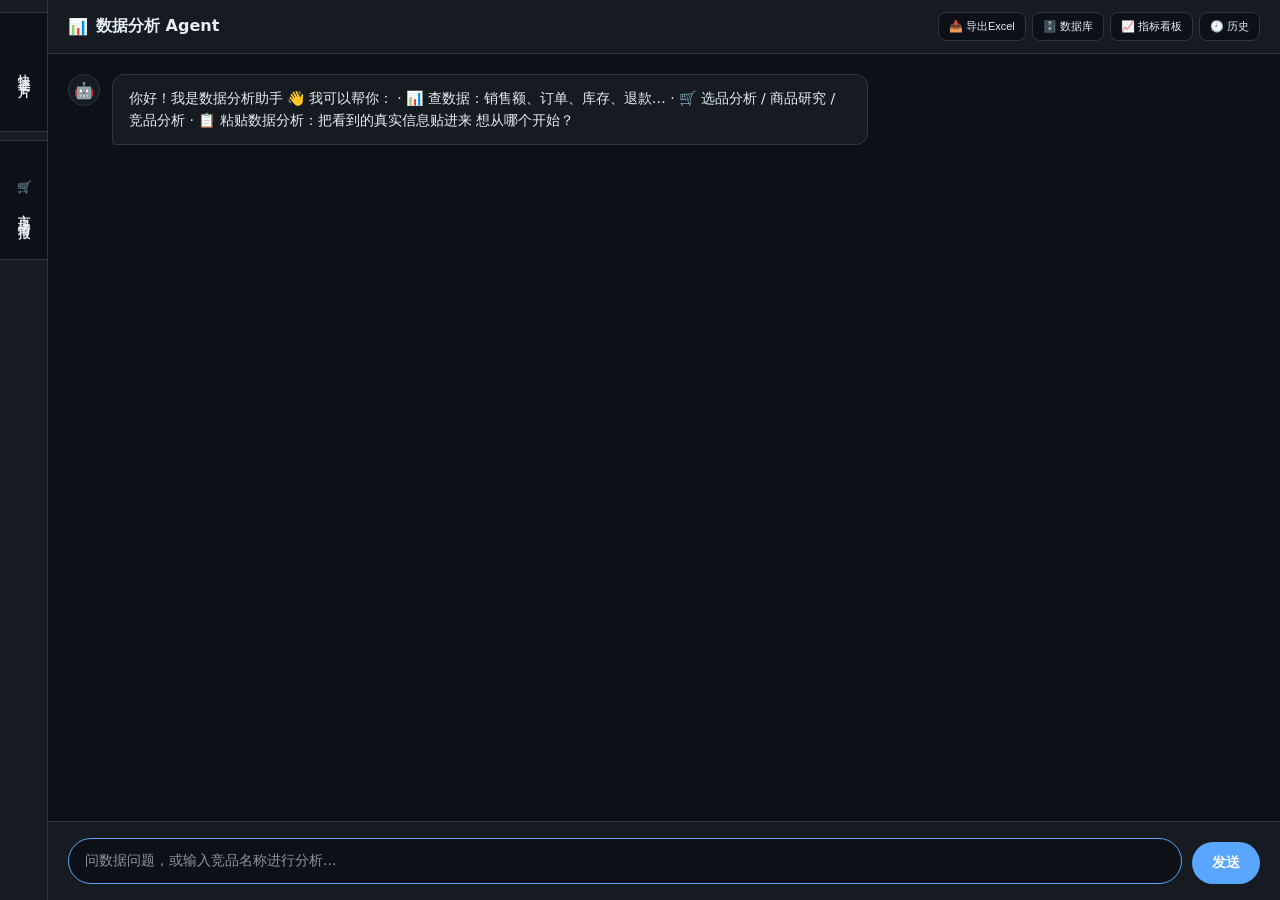
==== commit 567a031f: "fix: 指标看板数据链路 + 前端布局重构（快捷卡片/市场情报全入左侧栏） - 指标看板：RetrievalSpan.flush 幂等化；/api/query 在 workflow 完成后   兜底" ====
--- a/frontend/index.html
+++ b/frontend/index.html
@@ -261,10 +261,6 @@
         <div class="quick-card" onclick="runQuickAction('trends')"><div class="icon">📉</div><div class="label">趋势预警</div><div class="desc">销量连续下滑</div></div>
         <div class="quick-card" onclick="runQuickAction('daily_report')"><div class="icon">📋</div><div class="label">运营日报</div><div class="desc">LLM生成总结</div></div>
       </div>
-      <h4>🔍 竞品分析</h4>
-      <div class="quick-grid" id="competitorGrid">
-        <div class="quick-card" onclick="runQuickAction('competitor')"><div class="icon">🔍</div><div class="label">竞品对比</div><div class="desc">LLM分析竞品数据</div></div>
-      </div>
     </div>
     <div class="panel-content" id="marketPanel" style="display:none;">
       <h4>🛒 市场情报</h4>
@@ -272,6 +268,7 @@
         <div class="quick-card" onclick="openMarketSelection()"><div class="icon">🔍</div><div class="label">选品分析</div><div class="desc">找蓝海品类机会</div></div>
         <div class="quick-card" onclick="openMarketProduct()"><div class="icon">📦</div><div class="label">商品研究</div><div class="desc">深挖卖点与痛点</div></div>
         <div class="quick-card" onclick="openPasteModal('product')"><div class="icon">📋</div><div class="label">粘贴数据分析</div><div class="desc">贴真实信息，绕过反爬</div></div>
+        <div class="quick-card" onclick="runQuickAction('competitor')"><div class="icon">🆚</div><div class="label">竞品分析</div><div class="desc">LLM分析竞品数据</div></div>
       </div>
     </div>
   </div>
@@ -281,8 +278,6 @@
 <div class="main-wrap">
 <div class="header">
   <h1><span>📊</span> 数据分析 Agent</h1>
-  <div class="status"><span class="dot"></span> NL2SQL 智能分析</div>
-  <div class="status"><span class="dot"></span> NL2SQL 智能分析</div>
   <div class="header-tools">
     <button class="tool-btn" onclick="exportExcel()" title="导出当前查询结果为Excel">📥 导出Excel</button>
     <button class="tool-btn" onclick="openDbModal()" title="管理数据库连接">🗄️ 数据库</button>
@@ -291,38 +286,7 @@
   </div>
 </div>
 
-<div class="chat" id="chat">
-  <div class="welcome" id="welcome">
-    <h2>👋 有什么可以帮你的？</h2>
-    <p>问我任何关于数据的问题，或者让我帮你分析竞品</p>
-    <div class="examples">
-      <span class="example" onclick="sendExample(this.textContent)">本月销售额是多少</span>
-      <span class="example" onclick="sendExample(this.textContent)">库存不足的产品有哪些</span>
-      <span class="example" onclick="sendExample(this.textContent)">分析一下安克创新</span>
-      <span class="example" onclick="sendExample(this.textContent)">最近7天销售趋势</span>
-      <span class="example" onclick="sendExample(this.textContent)">哪个产品评分最高</span>
-      <span class="example" onclick="sendExample(this.textContent)">对比我们的定价和竞品</span>
-    </div>
-  </div>
-</div>
-
-<!-- 快捷卡片区（折叠在输入框上方） -->
-<div id="quickCardsBar" style="padding: 0 20px;">
-  <div style="display:flex;align-items:center;gap:8px;margin-bottom:6px;cursor:pointer;" onclick="toggleSection('quickCardsBody')">
-    <span style="font-size:12px;color:var(--text-muted);">⚡ 快捷查询</span>
-    <span id="quickCardsToggle" style="font-size:10px;color:var(--text-muted);">▼</span>
-  </div>
-  <div id="quickCardsBody" style="display:grid;grid-template-columns:repeat(auto-fill,minmax(130px,1fr));gap:8px;"></div>
-</div>
-
-<div style="padding: 0 20px 8px; display:flex; gap:8px; flex-wrap:wrap;">
-  <button class="quick-card" style="flex:none;padding:8px 14px;flex-direction:row;gap:6px;"
-          onclick="openMarketSelection()">🔍 选品分析</button>
-  <button class="quick-card" style="flex:none;padding:8px 14px;flex-direction:row;gap:6px;"
-          onclick="openMarketProduct()">📦 商品研究</button>
-  <button class="quick-card" style="flex:none;padding:8px 14px;flex-direction:row;gap:6px;"
-          onclick="runQuickAction('competitor')">🆚 竞品分析</button>
-</div>
+<div class="chat" id="chat"></div>
 
 <div class="input-area">
   <div class="input-row" id="inputRow">
@@ -1118,6 +1082,13 @@
 document.addEventListener('DOMContentLoaded', () => {
   buildQuickCards();
   document.getElementById('input').focus();
+  // Agent 自动打招呼（仅当无历史消息，避免刷新重复）
+  if (!messages.length) {
+    addMessage('assistant', '你好！我是数据分析助手 👋\n我可以帮你：\n' +
+      '· 📊 查数据：销售额、订单、库存、退款…\n' +
+      '· 🛒 选品分析 / 商品研究 / 竞品分析\n' +
+      '· 📋 粘贴数据分析：把看到的真实信息贴进来\n\n想从哪个开始？');
+  }
 });
 </script>
 
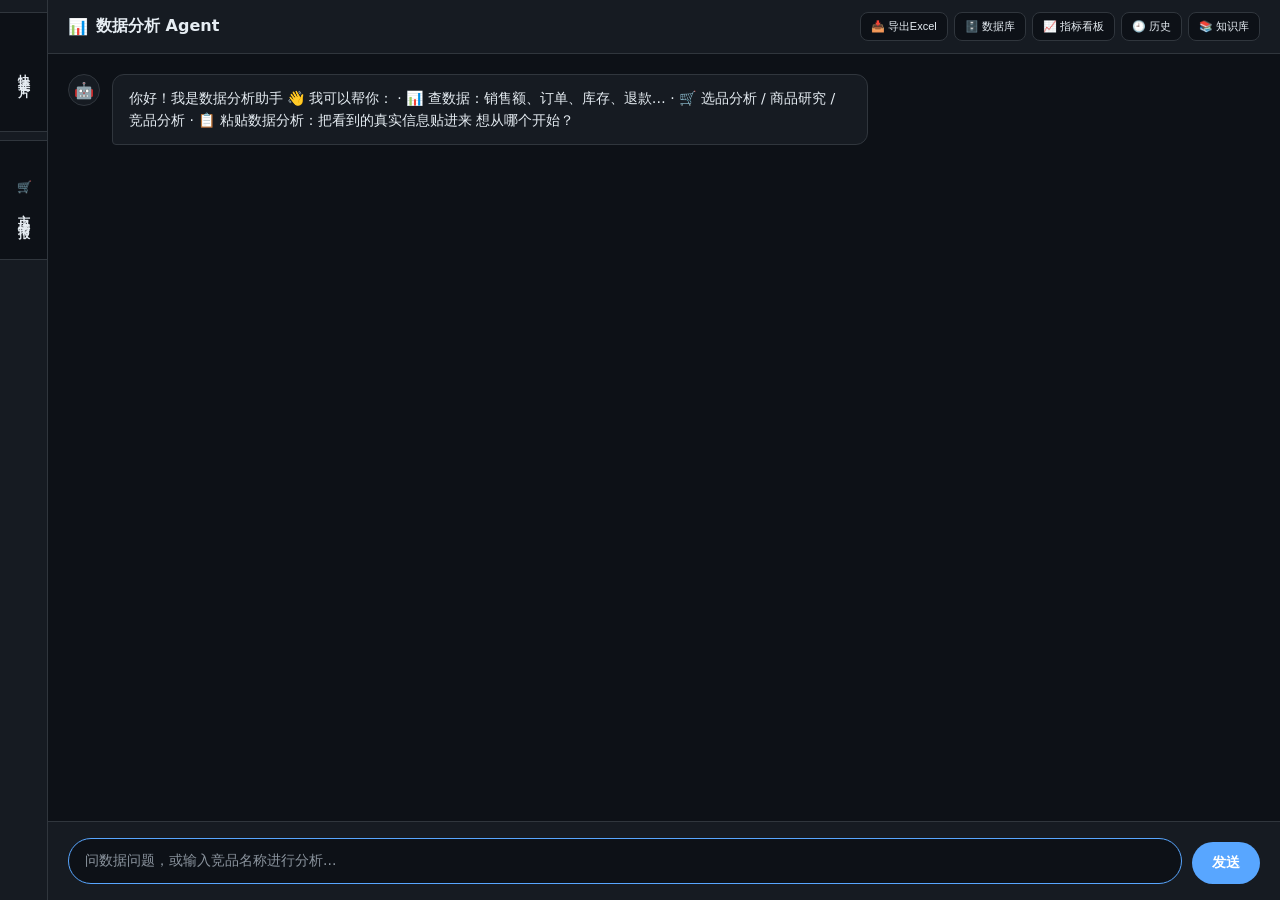
==== commit 79f95b12: "feat: 数据接入（上传CSV/Excel自动建表）+ 企业知识库问答（RAG） 数据接入: - services/data_ingest.py: CSV(utf-8/gbk)/XLSX 解析、列类" ====
--- a/frontend/index.html
+++ b/frontend/index.html
@@ -243,6 +243,14 @@
 #quickCardsBody .quick-card:hover { border-color: var(--accent); transform: translateY(-2px); box-shadow: 0 4px 10px rgba(56,189,248,.12); }
 #quickCardsBody .quick-card .icon { font-size: 18px; display: block; margin-bottom: 3px; }
 #quickCardsBody .quick-card .label { font-weight: 600; font-size: 11px; color: var(--text); }
+
+#quickQueryGrid .quick-card {
+  background: var(--surface); border: 1px solid var(--border); border-radius: 10px;
+  padding: 10px 8px; text-align: center; cursor: pointer; transition: all .15s; font-size: 12px;
+}
+#quickQueryGrid .quick-card:hover { border-color: var(--accent); transform: translateY(-2px); box-shadow: 0 4px 10px rgba(56,189,248,.12); }
+#quickQueryGrid .quick-card .icon { font-size: 18px; display: block; margin-bottom: 3px; }
+#quickQueryGrid .quick-card .label { font-weight: 600; font-size: 11px; color: var(--text); }
 </style>
 </head>
 <body>
@@ -283,6 +291,7 @@
     <button class="tool-btn" onclick="openDbModal()" title="管理数据库连接">🗄️ 数据库</button>
     <button class="tool-btn" onclick="window.open('metrics.html')" title="检索质量看板">📈 指标看板</button>
     <button class="tool-btn" onclick="openHistoryModal()" title="查看历史对话">🕘 历史</button>
+    <button class="tool-btn" onclick="openKbModal()" title="企业知识库（文档问答）">📚 知识库</button>
   </div>
 </div>
 
@@ -316,7 +325,7 @@
 ];
 
 function buildQuickCards() {
-  const grid = document.getElementById('quickCardsBody');
+  const grid = document.getElementById('quickQueryGrid');
   if (!grid) return;
   grid.innerHTML = QUICK_QUERIES.map(q =>
     `<div class="quick-card" onclick="runQuickCard('${q.key}','${q.label}')"><div class="icon">${q.icon}</div><div class="label">${q.label}</div></div>`
@@ -982,8 +991,27 @@
       + '<select id="dbType"><option value="sqlite">SQLite</option><option value="mysql">MySQL</option><option value="postgresql">PostgreSQL</option></select>'
       + '<input id="dbPath" placeholder="文件路径 或 mysql://user:pass@host:3306/db" style="flex:1;min-width:200px;">'
       + '<button class="tool-btn" onclick="addDb()">添加</button>'
+      + '</div>'
+      + '<div class="adddb-row" style="margin-top:12px;border-top:1px solid var(--border);padding-top:10px;">'
+      + '<span style="font-size:11px;color:var(--text-muted);align-self:center;">📥 数据接入：</span>'
+      + '<input type="file" id="uploadFile" accept=".csv,.xlsx" style="font-size:11px;">'
+      + '<button class="tool-btn" onclick="uploadData()">上传建表</button>'
       + '</div>';
   } catch(e) { body.innerHTML = '加载失败: ' + e.message; }
+}
+
+async function uploadData() {
+  const f = document.getElementById('uploadFile').files[0];
+  if (!f) { alert('请先选择 CSV 或 Excel 文件'); return; }
+  const fd = new FormData();
+  fd.append('file', f);
+  try {
+    const res = await fetch('/api/data/upload', {method: 'POST', body: fd});
+    const data = await res.json();
+    if (data.error) { alert('上传失败: ' + data.error); return; }
+    alert('✅ 已建表 ' + data.table + '，共 ' + data.row_count + ' 行。\n现在可以直接在对话框问它，比如：“' + data.table + ' 的总量是多少”');
+    loadDbs();
+  } catch(e) { alert('上传失败: ' + e.message); }
 }
 
 async function switchDb(key) {
@@ -1076,6 +1104,59 @@
     removeLoading();
     addMessage('assistant', '❌ 分析失败: ' + e.message);
   }
+}
+
+// ==================== 企业知识库（K3/K4） ====================
+function openKbModal() {
+  document.getElementById('kbModal').classList.add('show');
+  loadKb();
+}
+
+async function loadKb() {
+  const body = document.getElementById('kbModalBody');
+  body.innerHTML = '加载中...';
+  try {
+    const res = await fetch('/api/kb/list');
+    const data = await res.json();
+    const docs = data.documents || [];
+    let html = '';
+    if (!docs.length) {
+      html = '<p style="color:var(--text-muted);margin:0 0 8px;">知识库为空。上传企业文档（txt/md/pdf/csv），Agent 就能基于它回答“我们的XX是什么”这类问题。</p>';
+    } else {
+      html = docs.map(d =>
+        '<div class="hist-item"><div class="hist-q">' + escapeHtml(d.doc) + '</div>'
+        + '<div class="hist-meta">' + d.chunks + ' 个片段 · '
+        + '<button class="tool-btn" style="padding:1px 6px;" data-doc="' + encodeURIComponent(d.doc) + '" onclick="deleteKbDoc(this.dataset.doc)">删除</button></div></div>'
+      ).join('');
+    }
+    html += '<div class="adddb-row" style="margin-top:10px;border-top:1px solid var(--border);padding-top:10px;">'
+      + '<input type="file" id="kbFile" accept=".txt,.md,.pdf,.csv" style="font-size:11px;">'
+      + '<button class="tool-btn" onclick="uploadKbDoc()">上传文档</button></div>';
+    body.innerHTML = html;
+  } catch(e) { body.innerHTML = '加载失败: ' + e.message; }
+}
+
+async function uploadKbDoc() {
+  const f = document.getElementById('kbFile').files[0];
+  if (!f) { alert('请先选择文档'); return; }
+  const fd = new FormData();
+  fd.append('file', f);
+  try {
+    const res = await fetch('/api/kb/upload', {method: 'POST', body: fd});
+    const data = await res.json();
+    if (data.error) { alert('上传失败: ' + data.error); return; }
+    alert('✅ 已入库 ' + data.doc + '（' + data.chunks + ' 个片段）。现在可以问它相关问题了');
+    loadKb();
+  } catch(e) { alert('上传失败: ' + e.message); }
+}
+
+async function deleteKbDoc(encDoc) {
+  const doc = decodeURIComponent(encDoc);
+  if (!confirm('删除文档 ' + doc + '？')) return;
+  try {
+    await fetch('/api/kb/' + encodeURIComponent(doc), {method: 'DELETE'});
+    loadKb();
+  } catch(e) { alert('删除失败: ' + e.message); }
 }
 
 // ==================== Init ====================
@@ -1122,5 +1203,12 @@
     </div>
   </div>
 </div>
+<!-- 企业知识库模态框 -->
+<div class="modal-mask" id="kbModal" onclick="if(event.target===this)closeModal('kbModal')">
+  <div class="modal-box">
+    <div class="modal-head"><h3>📚 企业知识库</h3><button class="modal-close" onclick="closeModal('kbModal')">✕</button></div>
+    <div class="modal-body" id="kbModalBody">加载中...</div>
+  </div>
+</div>
 </body>
 </html>
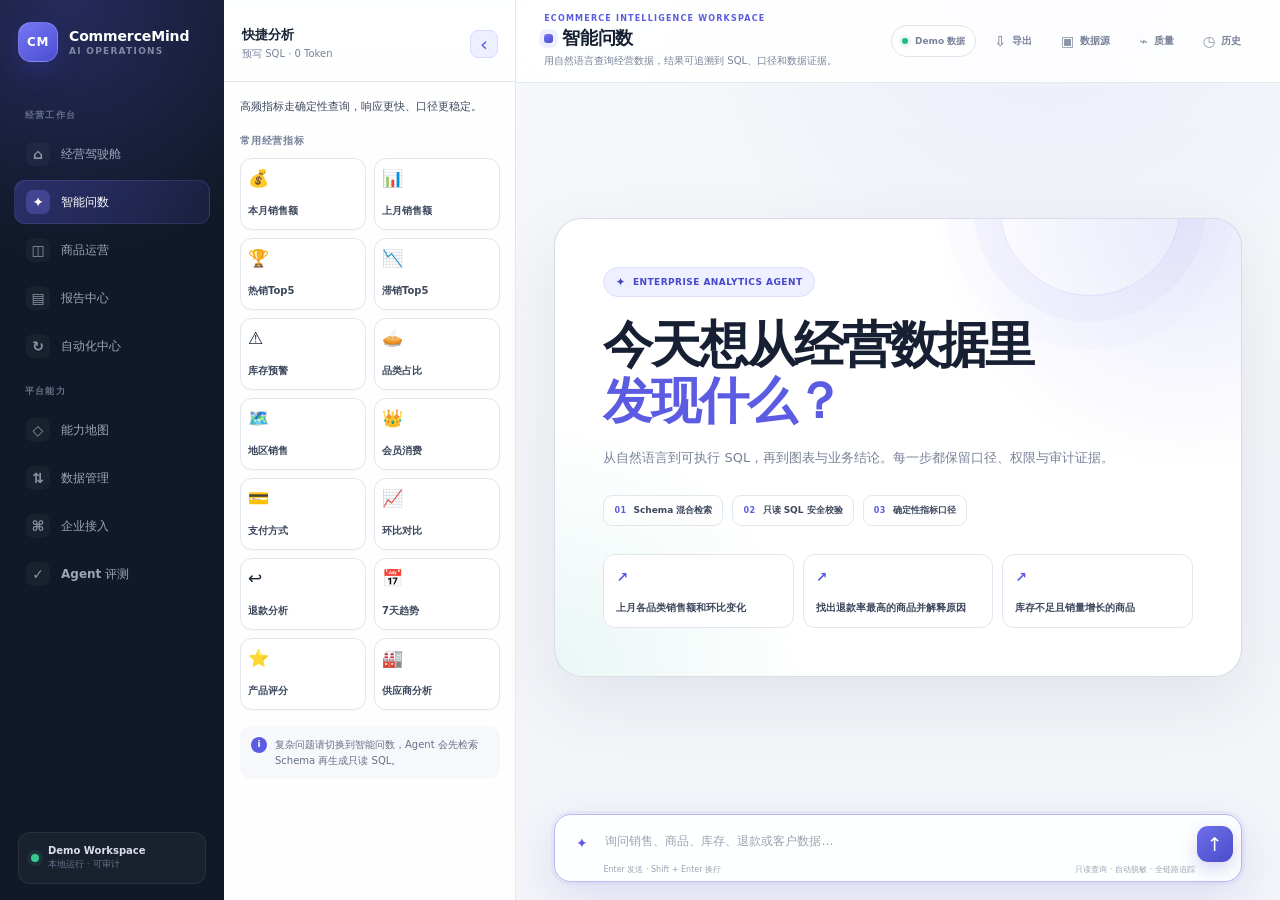
==== commit 2f8893fe: "feat: 重构企业级电商数据分析 Agent" ====
--- a/frontend/index.html
+++ b/frontend/index.html
@@ -3,7 +3,7 @@
 <head>
 <meta charset="UTF-8">
 <meta name="viewport" content="width=device-width, initial-scale=1.0">
-<title>数据分析 Agent</title>
+<title>CommerceMind · 电商数据分析 Agent</title>
 <script src="https://cdn.bootcdn.net/ajax/libs/echarts/5.5.0/echarts.min.js"></script>
 <style>
 :root {
@@ -252,32 +252,44 @@
 #quickQueryGrid .quick-card .icon { font-size: 18px; display: block; margin-bottom: 3px; }
 #quickQueryGrid .quick-card .label { font-weight: 600; font-size: 11px; color: var(--text); }
 </style>
+<link rel="stylesheet" href="workspace.css">
 </head>
 <body>
 
+<nav class="module-nav" id="moduleNav" aria-label="业务模块导航">
+  <div class="module-brand">
+    <div class="brand-mark">CM</div>
+    <div class="brand-copy"><strong>CommerceMind</strong><span>AI Operations</span></div>
+  </div>
+  <div class="nav-group-label">经营工作台</div>
+  <button class="module-link" data-module="dashboard"><span class="nav-icon">⌂</span><span>经营驾驶舱</span></button>
+  <button class="module-link active" data-module="chat"><span class="nav-icon">✦</span><span>智能问数</span></button>
+  <button class="module-link" data-module="products"><span class="nav-icon">◫</span><span>商品运营</span></button>
+  <button class="module-link" data-module="reports"><span class="nav-icon">▤</span><span>报告中心</span></button>
+  <button class="module-link" data-module="automation"><span class="nav-icon">↻</span><span>自动化中心</span></button>
+  <div class="nav-group-label">平台能力</div>
+  <button class="module-link" data-module="capabilities"><span class="nav-icon">◇</span><span>能力地图</span></button>
+  <button class="module-link" data-module="data"><span class="nav-icon">⇅</span><span>数据管理</span></button>
+  <button class="module-link" data-module="integrations"><span class="nav-icon">⌘</span><span>企业接入</span></button>
+  <button class="module-link" data-module="evaluation"><span class="nav-icon">✓</span><span>Agent 评测</span></button>
+  <div class="nav-footer">
+    <span class="runtime-dot"></span>
+    <div><strong>Demo Workspace</strong><span>本地运行 · 可审计</span></div>
+  </div>
+</nav>
+
 <!-- Left sidebar: 快捷卡片 -->
-<div class="sidebar" id="sidebar">
+<div class="sidebar expanded" id="sidebar">
   <div class="sidebar-inner">
-    <button class="quick-tab" id="quickTab" onclick="toggleQuickPanel()" title="快捷卡片">快捷卡片</button>
-    <button class="quick-tab" id="marketTab" onclick="toggleMarketPanel()" title="市场情报">🛒 市场情报</button>
+    <div class="quick-panel-head">
+      <div><strong>快捷分析</strong><span>预写 SQL · 0 Token</span></div>
+      <button class="quick-tab active" id="quickTab" onclick="toggleQuickPanel()" title="收起快捷分析" aria-label="收起快捷分析">‹</button>
+    </div>
     <div class="panel-content" id="panelContent">
-      <h4>📊 快捷查询</h4>
+      <div class="quick-intro">高频指标走确定性查询，响应更快、口径更稳定。</div>
+      <h4>常用经营指标</h4>
       <div class="quick-grid" id="quickQueryGrid"></div>
-      <h4>📈 商业智能</h4>
-      <div class="quick-grid">
-        <div class="quick-card" onclick="runQuickAction('anomalies')"><div class="icon">🚨</div><div class="label">异常检测</div><div class="desc">销售额/退款异常</div></div>
-        <div class="quick-card" onclick="runQuickAction('trends')"><div class="icon">📉</div><div class="label">趋势预警</div><div class="desc">销量连续下滑</div></div>
-        <div class="quick-card" onclick="runQuickAction('daily_report')"><div class="icon">📋</div><div class="label">运营日报</div><div class="desc">LLM生成总结</div></div>
-      </div>
-    </div>
-    <div class="panel-content" id="marketPanel" style="display:none;">
-      <h4>🛒 市场情报</h4>
-      <div class="quick-grid">
-        <div class="quick-card" onclick="openMarketSelection()"><div class="icon">🔍</div><div class="label">选品分析</div><div class="desc">找蓝海品类机会</div></div>
-        <div class="quick-card" onclick="openMarketProduct()"><div class="icon">📦</div><div class="label">商品研究</div><div class="desc">深挖卖点与痛点</div></div>
-        <div class="quick-card" onclick="openPasteModal('product')"><div class="icon">📋</div><div class="label">粘贴数据分析</div><div class="desc">贴真实信息，绕过反爬</div></div>
-        <div class="quick-card" onclick="runQuickAction('competitor')"><div class="icon">🆚</div><div class="label">竞品分析</div><div class="desc">LLM分析竞品数据</div></div>
-      </div>
+      <div class="quick-tip"><span>i</span> 复杂问题请切换到智能问数，Agent 会先检索 Schema 再生成只读 SQL。</div>
     </div>
   </div>
 </div>
@@ -285,24 +297,55 @@
 <!-- Main content -->
 <div class="main-wrap">
 <div class="header">
-  <h1><span>📊</span> 数据分析 Agent</h1>
+  <div class="header-title">
+    <span class="header-eyebrow">Ecommerce intelligence workspace</span>
+    <h1 id="workspaceTitle"><span class="title-mark"></span>智能问数</h1>
+    <p id="workspaceSubtitle">用自然语言查询经营数据，结果可追溯到 SQL、口径和数据证据。</p>
+  </div>
   <div class="header-tools">
-    <button class="tool-btn" onclick="exportExcel()" title="导出当前查询结果为Excel">📥 导出Excel</button>
-    <button class="tool-btn" onclick="openDbModal()" title="管理数据库连接">🗄️ 数据库</button>
-    <button class="tool-btn" onclick="window.open('metrics.html')" title="检索质量看板">📈 指标看板</button>
-    <button class="tool-btn" onclick="openHistoryModal()" title="查看历史对话">🕘 历史</button>
-    <button class="tool-btn" onclick="openKbModal()" title="企业知识库（文档问答）">📚 知识库</button>
+    <span class="env-chip"><span></span>Demo 数据</span>
+    <button class="tool-btn" onclick="exportExcel()" title="导出当前查询结果为 Excel"><span>⇩</span>导出</button>
+    <button class="tool-btn" onclick="openDbModal()" title="管理数据库连接"><span>▣</span>数据源</button>
+    <button class="tool-btn" onclick="window.open('metrics.html')" title="检索质量看板"><span>⌁</span>质量</button>
+    <button class="tool-btn" onclick="openHistoryModal()" title="查看历史对话"><span>◷</span>历史</button>
   </div>
 </div>
 
-<div class="chat" id="chat"></div>
+<section class="workspace-view module-view" id="moduleView" hidden>
+  <div class="module-toolbar" id="moduleToolbar"></div>
+  <div class="module-content" id="moduleContent"></div>
+</section>
+
+<section class="workspace-view chat-view" id="chatView">
+<div class="chat" id="chat">
+  <div class="welcome" id="welcome">
+    <div class="welcome-badge"><span>✦</span> Enterprise Analytics Agent</div>
+    <h2>今天想从经营数据里<br><em>发现什么？</em></h2>
+    <p>从自然语言到可执行 SQL，再到图表与业务结论。每一步都保留口径、权限与审计证据。</p>
+    <div class="welcome-capabilities">
+      <span><b>01</b> Schema 混合检索</span>
+      <span><b>02</b> 只读 SQL 安全校验</span>
+      <span><b>03</b> 确定性指标口径</span>
+    </div>
+    <div class="examples">
+      <button class="example" onclick="sendExample('上月各品类销售额和环比变化')"><span>↗</span>上月各品类销售额和环比变化</button>
+      <button class="example" onclick="sendExample('找出退款率最高的商品并解释原因')"><span>↗</span>找出退款率最高的商品并解释原因</button>
+      <button class="example" onclick="sendExample('库存不足且近7天销量增长的商品')"><span>↗</span>库存不足且销量增长的商品</button>
+    </div>
+  </div>
+</div>
 
 <div class="input-area">
-  <div class="input-row" id="inputRow">
-    <textarea id="input" rows="1" placeholder="问数据问题，或输入竞品名称进行分析..." onkeydown="handleKey(event)" oninput="autoResize(this)"></textarea>
+  <div class="composer-shell">
+    <div class="input-row" id="inputRow">
+      <span class="composer-icon">✦</span>
+      <textarea id="input" rows="1" placeholder="询问销售、商品、库存、退款或客户数据…" onkeydown="handleKey(event)" oninput="autoResize(this)"></textarea>
+      <button class="send-btn" id="sendBtn" onclick="sendMessage()" aria-label="发送问题">↑</button>
+    </div>
+    <div class="composer-meta"><span>Enter 发送 · Shift + Enter 换行</span><span>只读查询 · 自动脱敏 · 全链路追踪</span></div>
   </div>
-  <button class="send-btn" id="sendBtn" onclick="sendMessage()">发送</button>
 </div>
+</section>
 </div>
 
 <script>
@@ -328,7 +371,7 @@
   const grid = document.getElementById('quickQueryGrid');
   if (!grid) return;
   grid.innerHTML = QUICK_QUERIES.map(q =>
-    `<div class="quick-card" onclick="runQuickCard('${q.key}','${q.label}')"><div class="icon">${q.icon}</div><div class="label">${q.label}</div></div>`
+    `<button class="quick-card" onclick="runQuickCard('${q.key}','${q.label}')"><span class="icon">${q.icon}</span><span class="label">${q.label}</span></button>`
   ).join('');
 }
 
@@ -338,7 +381,7 @@
 let chartInst = null;
 let lastResult = null;  // 最近一次结构化查询结果（供导出Excel使用）
 
-const CHAT_STORAGE_KEY = 'agent_chat_messages';
+const CHAT_STORAGE_KEY = 'agent_chat_messages_v2';
 
 function addMessage(role, content) {
   messages.push({role, content, id: Date.now()});
@@ -362,7 +405,7 @@
   // Rebuild all messages
   let html = messages.length === 0 ? (welcome ? welcome.outerHTML : '') : '';
   for (const m of messages) {
-    const avatar = m.role === 'user' ? '👤' : '🤖';
+    const avatar = m.role === 'user' ? 'ME' : 'AI';
     html += `<div class="msg ${m.role}">
       <div class="avatar">${avatar}</div>
       <div class="bubble">${m.content}</div>
@@ -379,7 +422,7 @@
   const div = document.createElement('div');
   div.className = 'msg assistant';
   div.id = 'loadingMsg';
-  div.innerHTML = '<div class="avatar">🤖</div><div class="bubble"><div class="typing"><span></span><span></span><span></span></div></div>';
+  div.innerHTML = '<div class="avatar">AI</div><div class="bubble"><div class="typing"><span></span><span></span><span></span></div></div>';
   chat.appendChild(div);
   chat.scrollTop = chat.scrollHeight;
 }
@@ -421,7 +464,7 @@
       streamEl = document.createElement('div');
       streamEl.className = 'msg assistant';
       streamEl.id = 'streamMsg';
-      streamEl.innerHTML = '<div class="avatar">🤖</div><div class="bubble" id="streamBubble"></div>';
+      streamEl.innerHTML = '<div class="avatar">AI</div><div class="bubble" id="streamBubble"></div>';
       chat.appendChild(streamEl);
     }
     return streamEl;
@@ -474,16 +517,10 @@
   });
 
   try {
-    // 市场情报关键词 → /api/market/stream，否则走普通查询流
-    // 命中知识/数据词（什么是、上个月/销售额/成本/利润 等 DATA_OVERRIDE 词）→ 走普通查询流，
-    // 避免 "什么是选品"/"上个月的选品销量" 误投到 market_stream 成死端。
-    const isMarket = /选品|市场机会|研究一下|能不能做|值得卖吗|差评|痛点|分析一下这个产品|竞争怎么样/.test(query)
-      && !/什么是|上个月|本月|这个月|上月|最近|昨天|今天|今年|去年|环比|同比|销售额|销量|订单数|订单量|库存|成本|利润|毛利|收入|客户|会员|评价|投诉/.test(query);
-    const url = isMarket ? '/api/market/stream' : '/api/query/stream';
-    const res = await fetch(url, {
+    const res = await fetch('/api/query/stream', {
       method: 'POST',
       headers: {'Content-Type': 'application/json'},
-      body: JSON.stringify(isMarket ? {query: query} : {question: query}),
+      body: JSON.stringify({question: query}),
     });
     if (!res.ok || !res.body) throw new Error('HTTP ' + res.status);
 
@@ -539,12 +576,12 @@
         // 结构化结果（SQL/数据/图表）用完整卡片
         addMessage('assistant', formatResponse(finalData, query));
       } else {
-        // 纯文本回复（聊天/知识/竞品）：保留已打字的回答，避免被卡片替换
+        // 纯文本回复：保留已打字的回答，避免被卡片替换
         const text = answerBuf || finalData.chat_reply || '';
         addMessage('assistant', text ? renderMarkdown(text) : formatResponse(finalData, query));
       }
     } else if (answerBuf) {
-      // 纯聊天/知识回答
+      // 纯文本回答
       addMessage('assistant', renderMarkdown(answerBuf));
     } else {
       addMessage('assistant', '<p>✅ 查询完成，但没有返回数据。</p>');
@@ -575,11 +612,10 @@
 }
 
 // ==================== Format Response ====================
-let mkSeq = 0;  // 市场卡片唯一id计数器（同毫秒多次渲染也保证不冲突）
 function formatResponse(data, question) {
   let html = '';
 
-  // Chat / Knowledge mode
+  // Direct reply mode
   if (data.chat_reply && !data.sql && !data.clarification_needed) {
     html += renderMarkdown(data.chat_reply);
     return html;
@@ -604,47 +640,6 @@
     if (data.warnings && data.warnings.length) {
       html += '<p style="font-size:12px;color:var(--warning);">⚠️ 重试了' + data.retry_count + '次</p>';
     }
-    return html;
-  }
-
-  // Market intelligence: 选品分析卡片
-  if (data.recommendation) {
-    const rec = data.recommendation;
-    const mk_uid = 'mk_' + (++mkSeq) + '_' + Date.now();
-    html += '<div style="font-size:14px;line-height:1.8;">'
-      + '<h3>📊 ' + escapeHtml(data.category || '') + ' 选品机会</h3>'
-      + '<p>评分：' + escapeHtml(rec.score ?? '-') + '/100 · ' + escapeHtml(rec.verdict || '') + '</p>'
-      + '<p>建议价格带：' + escapeHtml(rec.price_band || '-') + '</p>'
-      + '<p>竞争强度：' + escapeHtml(rec.competition || '-') + '</p>'
-      + '<p>' + escapeHtml(rec.reasoning || '') + '</p>';
-    if (rec.differentiation) html += '<p><strong>🎯 差异化方向：</strong>' + escapeHtml(rec.differentiation) + '</p>';
-    if (Array.isArray(rec.risks) && rec.risks.length) {
-      html += '<p><strong>⚠️ 主要风险：</strong></p><ul style="margin:4px 0 8px 18px;padding-left:0;">'
-        + rec.risks.map(r => '<li>' + escapeHtml(r || '') + '</li>').join('')
-        + '</ul>';
-    }
-    if (data.profile) html += '<p style="margin-top:6px;padding:8px;background:var(--bg);border-radius:8px;font-size:13px;"><strong>📋 品类画像：</strong><br>' + escapeHtml(data.profile).replace(/\n/g,'<br>') + '</p>';
-    html += '</div>';
-    if (data.products && data.products.length) {
-      html += '<button class="toggle-btn" onclick="toggleSection(\'' + mk_uid + '\')">📄 产品数据 (' + data.products.length + '个)</button>';
-      html += '<div id="' + mk_uid + '" class="toggle-section"><table style="width:100%;border-collapse:collapse;">'
-        + '<tr><th style="text-align:left;">产品</th><th>价格</th><th>评分</th><th>评论</th></tr>'
-        + data.products.map(p => '<tr><td>' + escapeHtml((p.title||'').slice(0,30)) + '</td><td>' + escapeHtml(p.price ?? '-') + '</td><td>' + escapeHtml(p.rating ?? '-') + '</td><td>' + escapeHtml(p.review_count ?? '-') + '</td></tr>').join('')
-        + '</table></div>';
-    }
-    return html;
-  }
-
-  // Market intelligence: 商品研究卡片
-  if (data.sellpoints || data.pains || data.suggestions) {
-    const prod = data.product || {};
-    html += '<div style="font-size:14px;line-height:1.8;">';
-    html += '<h3>📦 ' + escapeHtml(prod.title || data.query || '') + '</h3>';
-    if (prod.price) html += '<p>参考价格：' + escapeHtml(prod.price) + '</p>';
-    if (data.sellpoints) html += '<p><strong>💡 核心卖点</strong></p>' + renderMarkdown(data.sellpoints);
-    if (data.pains) html += '<p><strong>⚠️ 用户痛点</strong></p>' + renderMarkdown(data.pains);
-    if (data.suggestions) html += '<p><strong>🚀 改进建议</strong></p>' + renderMarkdown(data.suggestions);
-    html += '</div>';
     return html;
   }
 
@@ -721,90 +716,27 @@
 function toggleQuickPanel() {
   const sidebar = document.getElementById('sidebar');
   const tab = document.getElementById('quickTab');
-  const mtab = document.getElementById('marketTab');
-  const panelContent = document.getElementById('panelContent');
-  const marketPanel = document.getElementById('marketPanel');
   sidebar.classList.toggle('expanded');
   const expanded = sidebar.classList.contains('expanded');
   tab.classList.toggle('active', expanded);
-  if (mtab) mtab.classList.remove('active');
-  if (panelContent) panelContent.style.display = '';
-  if (marketPanel) marketPanel.style.display = 'none';
+  tab.textContent = expanded ? '‹' : '›';
+  tab.title = expanded ? '收起快捷分析' : '展开快捷分析';
+  tab.setAttribute('aria-label', tab.title);
 }
 
 function hideQuickPanel() {
+  if (window.innerWidth > 1080) return;
   const sidebar = document.getElementById('sidebar');
   const tab = document.getElementById('quickTab');
-  sidebar.classList.remove('expanded');
-  tab.classList.remove('active');
-}
-
-// Close sidebar when clicking outside on the main content area
-document.querySelector('.main-wrap').addEventListener('click', e => {
-  const sidebar = document.getElementById('sidebar');
-  if (sidebar.classList.contains('expanded')) {
-    hideQuickPanel();
+  if (sidebar) sidebar.classList.remove('expanded');
+  if (tab) {
+    tab.classList.remove('active');
+    tab.textContent = '›';
+    tab.title = '展开快捷分析';
   }
-});
-
-// ==================== Quick Actions ====================
-function hideQuickPanel() {
-  const sidebar = document.getElementById('sidebar');
-  if (sidebar) sidebar.classList.remove('expanded');
-  const tab = document.getElementById('quickTab');
-  const mtab = document.getElementById('marketTab');
-  const panelContent = document.getElementById('panelContent');
-  const marketPanel = document.getElementById('marketPanel');
-  if (tab) tab.classList.remove('active');
-  if (mtab) mtab.classList.remove('active');
-  if (panelContent) panelContent.style.display = '';
-  if (marketPanel) marketPanel.style.display = 'none';
-}
-
-// ==================== Market Panel (市场情报) ====================
-function toggleMarketPanel() {
-  const sidebar = document.getElementById('sidebar');
-  const tab = document.getElementById('quickTab');
-  const mtab = document.getElementById('marketTab');
-  const panelContent = document.getElementById('panelContent');
-  const marketPanel = document.getElementById('marketPanel');
-  const expanded = sidebar.classList.contains('expanded');
-  if (expanded && mtab.classList.contains('active')) {
-    // 再次点击 → 收起
-    sidebar.classList.remove('expanded');
-    mtab.classList.remove('active');
-    panelContent.style.display = '';
-    marketPanel.style.display = 'none';
-  } else {
-    // 展开并显示市场情报面板
-    sidebar.classList.add('expanded');
-    mtab.classList.add('active');
-    if (tab) tab.classList.remove('active');
-    if (panelContent) panelContent.style.display = 'none';
-    marketPanel.style.display = 'block';
-  }
-}
-
-function openMarketSelection() {
-  hideQuickPanel();
-  const category = prompt('请输入要分析的品类（如：蓝牙耳机、露营灯）：', '');
-  if (category && category.trim()) {
-    const q = '分析一下' + category.trim() + '的选品机会';
-    document.getElementById('input').value = q;
-    sendMessage(q);
-  }
-}
-
-function openMarketProduct() {
-  hideQuickPanel();
-  const input = prompt('请输入产品名或商品链接（如：Anker 蓝牙耳机）：', '');
-  if (input && input.trim()) {
-    const q = '研究一下 ' + input.trim();
-    document.getElementById('input').value = q;
-    sendMessage(q);
-  }
-}
-
+}
+
+document.querySelector('.main-wrap').addEventListener('click', () => hideQuickPanel());
 async function runQuickCard(key, label) {
   hideQuickPanel();
   addMessage('user', label);
@@ -824,83 +756,6 @@
   } catch(e) {
     removeLoading();
     addMessage('assistant', '❌ 查询失败: ' + e.message);
-  }
-}
-
-async function runQuickAction(type) {
-  hideQuickPanel();
-  // 竞品分析特殊处理
-  if (type === 'competitor') {
-    addMessage('user', '🔍 竞品分析');
-    addLoading();
-    try {
-      const res = await fetch('/api/competitor/list');
-      const data = await res.json();
-      const names = (data.competitors||[]).filter(c=>c.has_data).map(c=>c.name);
-      removeLoading();
-      addMessage('assistant', '📊 可分析的竞品: ' + names.join('、') + '。\\n\\n请直接在输入框输入竞品名称（如"分析安克创新"）开始分析。');
-    } catch(e) { removeLoading(); addMessage('assistant', '❌ 获取竞品列表失败'); }
-    return;
-  }
-  const labels = {anomalies:'异常检测',trends:'趋势预警',daily_report:'运营日报'};
-  const urls = {anomalies:'/api/bi/anomalies',trends:'/api/bi/trends',daily_report:'/api/bi/daily_report'};
-  const label = labels[type];
-  addMessage('user', label);
-  addLoading();
-  try {
-    const res = await fetch(urls[type], {method: type==='daily_report'?'POST':'GET'});
-    const data = await res.json();
-    removeLoading();
-    let content = renderBIResult(type, data);
-    addMessage('assistant', content);
-  } catch(e) {
-    removeLoading();
-    addMessage('assistant', '❌ 分析失败: ' + e.message);
-  }
-}
-
-function renderBIResult(type, data) {
-  if (type === 'anomalies') {
-    let h = '<h3>🚨 异常检测</h3><p style="font-size:12px;color:var(--text-muted);">共' + (data.total||0) + '项</p>';
-    for (const a of (data.items||[])) {
-      const sev = {high:'#f85149',medium:'#d2991d',low:'#58a6ff'}[a.severity]||'#8b949e';
-      h += '<div style="margin:6px 0;padding:8px;background:var(--bg);border-radius:6px;border-left:3px solid ' + sev + ';"><b>' + escapeHtml(a.title) + '</b><br><span style="font-size:12px;color:var(--text-muted);">' + escapeHtml(a.detail) + '</span><br><span style="font-size:11px;">💡 ' + escapeHtml(a.suggestion) + '</span></div>';
-    }
-    if (!(data.items||[]).length) h += '<p style="color:var(--success);">✅ 系统正常</p>';
-    return h;
-  }
-  if (type === 'trends') {
-    let h = '<h3>📉 趋势预警</h3><p>' + escapeHtml(data.summary||'') + '</p>';
-    for (const t of (data.items||[])) {
-      h += '<div style="margin:4px 0;font-size:13px;"><b>' + escapeHtml(t.product) + '</b> 本月¥' + (t.this_month||0).toLocaleString() + ' vs 上月¥' + (t.last_month||0).toLocaleString() + ' <span style="color:var(--error);">↓' + Math.abs(t.change_pct||0) + '%</span></div>';
-    }
-    return h;
-  }
-  if (type === 'daily_report') {
-    let h = '<h3>📋 运营日报 (' + (data.date||'') + ')</h3>';
-    h += '<div style="display:flex;gap:16px;margin:8px 0;">';
-    h += '<div><span style="font-size:10px;color:var(--text-muted);">销售额</span><br><b style="font-size:18px;color:var(--accent);">¥' + ((data.metrics||{}).sales||0).toLocaleString() + '</b></div>';
-    h += '<div><span style="font-size:10px;color:var(--text-muted);">订单</span><br><b style="font-size:18px;">' + ((data.metrics||{}).orders||0) + '</b></div>';
-    h += '</div>';
-    if (data.summary) h += '<p>' + renderMarkdown(data.summary) + '</p>';
-    return h;
-  }
-  return JSON.stringify(data);
-}
-
-// ==================== Competitor ====================
-function quickCompetitor(name) {
-  hideQuickPanel();
-  document.getElementById('input').value = '分析一下' + name;
-  sendMessage('分析一下' + name);
-}
-
-function openCompetitorInput() {
-  hideQuickPanel();
-  const name = prompt('请输入竞品公司名称：', '');
-  if (name && name.trim()) {
-    document.getElementById('input').value = '分析一下' + name.trim();
-    sendMessage('分析一下' + name.trim());
   }
 }
 
@@ -1070,108 +925,14 @@
   } catch(e) { body.innerHTML = '加载失败: ' + e.message; }
 }
 
-// ==================== 粘贴数据分析（A方案：用户提供真实数据） ====================
-function openPasteModal(preMode) {
-  document.getElementById('pasteMode').value = preMode || 'product';
-  document.getElementById('pasteText').value = '';
-  document.getElementById('pasteModal').classList.add('show');
-  document.getElementById('pasteText').focus();
-}
-
-async function submitPaste() {
-  const mode = document.getElementById('pasteMode').value;
-  const text = document.getElementById('pasteText').value.trim();
-  if (!text) { alert('请先粘贴内容'); return; }
-  closeModal('pasteModal');
-  hideQuickPanel();
-  const modeLabel = {product: '商品研究', selection: '选品分析', competitor: '竞品分析'}[mode];
-  addMessage('user', '📋 粘贴' + modeLabel + '数据');
-  addLoading();
-  try {
-    const res = await fetch('/api/market/paste', {
-      method: 'POST', headers: {'Content-Type': 'application/json'},
-      body: JSON.stringify({text: text, mode: mode}),
-    });
-    const data = await res.json();
-    removeLoading();
-    if (data.error) { addMessage('assistant', '❌ ' + data.error); return; }
-    if (mode === 'competitor') {
-      addMessage('assistant', formatResponse({chat_reply: data.analysis || '分析完成'}, '粘贴竞品分析'));
-    } else {
-      addMessage('assistant', formatResponse(data, '粘贴' + modeLabel));
-    }
-  } catch(e) {
-    removeLoading();
-    addMessage('assistant', '❌ 分析失败: ' + e.message);
-  }
-}
-
-// ==================== 企业知识库（K3/K4） ====================
-function openKbModal() {
-  document.getElementById('kbModal').classList.add('show');
-  loadKb();
-}
-
-async function loadKb() {
-  const body = document.getElementById('kbModalBody');
-  body.innerHTML = '加载中...';
-  try {
-    const res = await fetch('/api/kb/list');
-    const data = await res.json();
-    const docs = data.documents || [];
-    let html = '';
-    if (!docs.length) {
-      html = '<p style="color:var(--text-muted);margin:0 0 8px;">知识库为空。上传企业文档（txt/md/pdf/csv），Agent 就能基于它回答“我们的XX是什么”这类问题。</p>';
-    } else {
-      html = docs.map(d =>
-        '<div class="hist-item"><div class="hist-q">' + escapeHtml(d.doc) + '</div>'
-        + '<div class="hist-meta">' + d.chunks + ' 个片段 · '
-        + '<button class="tool-btn" style="padding:1px 6px;" data-doc="' + encodeURIComponent(d.doc) + '" onclick="deleteKbDoc(this.dataset.doc)">删除</button></div></div>'
-      ).join('');
-    }
-    html += '<div class="adddb-row" style="margin-top:10px;border-top:1px solid var(--border);padding-top:10px;">'
-      + '<input type="file" id="kbFile" accept=".txt,.md,.pdf,.csv" style="font-size:11px;">'
-      + '<button class="tool-btn" onclick="uploadKbDoc()">上传文档</button></div>';
-    body.innerHTML = html;
-  } catch(e) { body.innerHTML = '加载失败: ' + e.message; }
-}
-
-async function uploadKbDoc() {
-  const f = document.getElementById('kbFile').files[0];
-  if (!f) { alert('请先选择文档'); return; }
-  const fd = new FormData();
-  fd.append('file', f);
-  try {
-    const res = await fetch('/api/kb/upload', {method: 'POST', body: fd});
-    const data = await res.json();
-    if (data.error) { alert('上传失败: ' + data.error); return; }
-    alert('✅ 已入库 ' + data.doc + '（' + data.chunks + ' 个片段）。现在可以问它相关问题了');
-    loadKb();
-  } catch(e) { alert('上传失败: ' + e.message); }
-}
-
-async function deleteKbDoc(encDoc) {
-  const doc = decodeURIComponent(encDoc);
-  if (!confirm('删除文档 ' + doc + '？')) return;
-  try {
-    await fetch('/api/kb/' + encodeURIComponent(doc), {method: 'DELETE'});
-    loadKb();
-  } catch(e) { alert('删除失败: ' + e.message); }
-}
-
 // ==================== Init ====================
 document.addEventListener('DOMContentLoaded', () => {
   buildQuickCards();
   document.getElementById('input').focus();
-  // Agent 自动打招呼（仅当无历史消息，避免刷新重复）
-  if (!messages.length) {
-    addMessage('assistant', '你好！我是数据分析助手 👋\n我可以帮你：\n' +
-      '· 📊 查数据：销售额、订单、库存、退款…\n' +
-      '· 🛒 选品分析 / 商品研究 / 竞品分析\n' +
-      '· 📋 粘贴数据分析：把看到的真实信息贴进来\n\n想从哪个开始？');
-  }
 });
 </script>
+<script src="api-client.js"></script>
+<script src="workspace.js"></script>
 
 <!-- 数据库管理模态框 -->
 <div class="modal-mask" id="dbModal" onclick="if(event.target===this)closeModal('dbModal')">
@@ -1187,28 +948,5 @@
     <div class="modal-body" id="histModalBody">加载中...</div>
   </div>
 </div>
-<!-- 粘贴数据分析模态框 -->
-<div class="modal-mask" id="pasteModal" onclick="if(event.target===this)closeModal('pasteModal')">
-  <div class="modal-box">
-    <div class="modal-head"><h3>📋 粘贴数据分析</h3><button class="modal-close" onclick="closeModal('pasteModal')">✕</button></div>
-    <div class="modal-body">
-      <p style="margin:0 0 8px;font-size:12px;color:var(--text-muted);">爬虫常被反爬拦截。直接把你看到的真实信息粘贴进来分析（标题、价格、评分、评论、竞品介绍、调研笔记等）。</p>
-      <select id="pasteMode" style="background:var(--bg);border:1px solid var(--border);color:var(--text);border-radius:6px;padding:6px 8px;font-size:12px;margin-bottom:8px;">
-        <option value="product">📦 商品研究</option>
-        <option value="selection">🔍 选品分析</option>
-        <option value="competitor">🆚 竞品分析</option>
-      </select>
-      <textarea id="pasteText" rows="8" style="width:100%;box-sizing:border-box;background:var(--bg);border:1px solid var(--border);color:var(--text);border-radius:8px;padding:8px;font-size:12px;resize:vertical;" placeholder="粘贴商品/市场/竞品信息，例如：&#10;Anker 蓝牙耳机 $29.99 评分4.5 4000+评价&#10;主打续航30小时、低延迟…&#10;差评集中在佩戴不适…"></textarea>
-      <div style="text-align:right;margin-top:8px;"><button class="tool-btn" onclick="submitPaste()">开始分析</button></div>
-    </div>
-  </div>
-</div>
-<!-- 企业知识库模态框 -->
-<div class="modal-mask" id="kbModal" onclick="if(event.target===this)closeModal('kbModal')">
-  <div class="modal-box">
-    <div class="modal-head"><h3>📚 企业知识库</h3><button class="modal-close" onclick="closeModal('kbModal')">✕</button></div>
-    <div class="modal-body" id="kbModalBody">加载中...</div>
-  </div>
-</div>
 </body>
 </html>
--- a/frontend/workspace.css
+++ b/frontend/workspace.css
@@ -0,0 +1,501 @@
+:root {
+  --bg: #f3f5f9;
+  --surface: #ffffff;
+  --surface-2: #f7f8fc;
+  --surface-3: #eef1f7;
+  --nav: #111827;
+  --nav-soft: #1c2536;
+  --border: #e2e6ee;
+  --border-strong: #cfd5e2;
+  --text: #172033;
+  --text-soft: #3d485d;
+  --text-muted: #778198;
+  --accent: #5b5ce2;
+  --accent-strong: #4647ca;
+  --accent-soft: #eeefff;
+  --teal: #0f9f92;
+  --teal-soft: #e8f8f5;
+  --success: #16885f;
+  --warning: #b7791f;
+  --error: #c2414e;
+  --radius: 16px;
+  --radius-sm: 10px;
+  --shadow: 0 1px 2px rgba(16, 24, 40, .04), 0 10px 30px rgba(16, 24, 40, .055);
+  --shadow-hover: 0 14px 38px rgba(35, 45, 75, .1);
+}
+
+* { box-sizing: border-box; }
+html { color-scheme: light; }
+
+body {
+  min-width: 320px;
+  background: radial-gradient(circle at 82% -5%, rgba(91, 92, 226, .08), transparent 28%), linear-gradient(180deg, #f7f8fb 0, var(--bg) 55%);
+  color: var(--text);
+  font-family: Inter, "SF Pro Display", "PingFang SC", "Microsoft YaHei", system-ui, sans-serif;
+  letter-spacing: 0;
+}
+
+button, input, select, textarea { font: inherit; }
+button { -webkit-tap-highlight-color: transparent; }
+button:focus-visible, input:focus-visible, select:focus-visible, textarea:focus-visible, a:focus-visible {
+  outline: 3px solid rgba(91, 92, 226, .22);
+  outline-offset: 2px;
+}
+
+/* Primary navigation */
+.module-nav {
+  width: 224px;
+  flex: 0 0 224px;
+  padding: 22px 14px 16px;
+  display: flex;
+  flex-direction: column;
+  gap: 4px;
+  overflow-y: auto;
+  color: #d8deea;
+  background: radial-gradient(circle at 30% 0, rgba(91, 92, 226, .28), transparent 28%), var(--nav);
+  border-right: 0;
+}
+
+.module-brand {
+  width: auto;
+  height: auto;
+  margin: 0 4px 30px;
+  display: flex;
+  align-items: center;
+  justify-content: flex-start;
+  gap: 11px;
+  color: #fff;
+  background: transparent;
+  box-shadow: none;
+  letter-spacing: 0;
+}
+
+.brand-mark {
+  width: 40px;
+  height: 40px;
+  flex: 0 0 40px;
+  display: grid;
+  place-items: center;
+  border: 1px solid rgba(255, 255, 255, .18);
+  border-radius: 13px;
+  color: #fff;
+  background: linear-gradient(145deg, #7677f5, #4b4dd2);
+  box-shadow: 0 10px 25px rgba(59, 61, 190, .32);
+  font-size: 12px;
+  font-weight: 850;
+  letter-spacing: .06em;
+}
+
+.brand-copy { min-width: 0; display: flex; flex-direction: column; gap: 2px; }
+.brand-copy strong { color: #fff; font-size: 14px; line-height: 1.2; letter-spacing: -.01em; }
+.brand-copy span { color: #7f8aa2; font-size: 9px; font-weight: 700; letter-spacing: .14em; text-transform: uppercase; }
+.nav-group-label { margin: 13px 11px 6px; color: #647089; font-size: 9px; font-weight: 750; letter-spacing: .13em; text-transform: uppercase; }
+
+.module-link {
+  position: relative;
+  min-height: 44px;
+  padding: 7px 11px;
+  display: flex;
+  align-items: center;
+  gap: 11px;
+  border: 1px solid transparent;
+  border-radius: 11px;
+  color: #9ba6ba;
+  background: transparent;
+  cursor: pointer;
+  font-size: 12px;
+  font-weight: 570;
+  text-align: left;
+  transition: color .16s ease, background .16s ease, transform .16s ease;
+}
+
+.nav-icon {
+  width: 24px;
+  height: 24px;
+  flex: 0 0 24px;
+  display: grid;
+  place-items: center;
+  border-radius: 7px;
+  color: #8995aa;
+  background: rgba(255, 255, 255, .035);
+  font-family: "Segoe UI Symbol", system-ui, sans-serif;
+  font-size: 14px;
+  line-height: 1;
+}
+
+.module-link:hover { color: #fff; background: rgba(255, 255, 255, .055); transform: translateX(2px); }
+.module-link:hover .nav-icon { color: #d9dcff; background: rgba(118, 119, 245, .15); }
+.module-link.active { color: #fff; background: linear-gradient(90deg, rgba(91, 92, 226, .3), rgba(91, 92, 226, .12)); border-color: rgba(136, 137, 255, .16); }
+.module-link.active::before { left: -14px; top: 11px; bottom: 11px; width: 3px; border-radius: 0 4px 4px 0; background: #8f90ff; box-shadow: 0 0 16px rgba(143, 144, 255, .72); }
+.module-link.active .nav-icon { color: #fff; background: rgba(118, 119, 245, .32); }
+
+.nav-footer { margin: auto 4px 0; padding: 12px; display: flex; align-items: center; gap: 9px; border: 1px solid rgba(255, 255, 255, .07); border-radius: 12px; background: rgba(255, 255, 255, .035); }
+.nav-footer div { min-width: 0; display: flex; flex-direction: column; gap: 2px; }
+.nav-footer strong { color: #d9dfeb; font-size: 10px; font-weight: 650; }
+.nav-footer span:not(.runtime-dot) { color: #69758c; font-size: 9px; }
+.runtime-dot { width: 8px; height: 8px; flex: 0 0 8px; border-radius: 50%; background: #38c98f; box-shadow: 0 0 0 4px rgba(56, 201, 143, .1); }
+
+/* Quick analysis rail */
+.sidebar {
+  width: 52px;
+  flex: 0 0 52px;
+  padding: 0;
+  align-items: stretch;
+  overflow: hidden;
+  z-index: 8;
+  background: rgba(255, 255, 255, .94);
+  border-right: 1px solid var(--border);
+  box-shadow: none;
+  transition: width .22s ease, flex-basis .22s ease;
+}
+
+.sidebar.expanded { width: 292px; flex-basis: 292px; }
+.sidebar-inner { width: 292px; height: 100%; display: flex; flex-direction: column; }
+.quick-panel-head { min-height: 82px; padding: 20px 18px 14px; display: flex; align-items: center; justify-content: space-between; gap: 12px; border-bottom: 1px solid var(--border); }
+.quick-panel-head > div { display: flex; flex-direction: column; gap: 3px; }
+.quick-panel-head strong { color: var(--text); font-size: 13px; }
+.quick-panel-head span { color: var(--text-muted); font-size: 10px; }
+
+.sidebar .quick-tab {
+  width: 28px;
+  min-height: 28px;
+  height: 28px;
+  margin: 0;
+  padding: 0;
+  display: grid;
+  place-items: center;
+  border: 1px solid var(--border);
+  border-radius: 8px;
+  color: var(--text-muted);
+  background: var(--surface-2);
+  cursor: pointer;
+  font-size: 20px;
+  font-weight: 400;
+  letter-spacing: 0;
+  line-height: 1;
+  writing-mode: initial;
+}
+
+.sidebar .quick-tab:hover, .sidebar .quick-tab.active { color: var(--accent); background: var(--accent-soft); border-color: #d9dafd; }
+.sidebar.expanded .quick-tab { margin: 0; }
+.sidebar:not(.expanded) .quick-panel-head { width: 52px; padding: 20px 11px; justify-content: center; }
+.sidebar:not(.expanded) .quick-panel-head > div { display: none; }
+.sidebar .panel-content { display: none; flex: 1; padding: 16px; overflow-y: auto; }
+.sidebar.expanded .panel-content { display: block; }
+.sidebar .panel-content::-webkit-scrollbar { width: 5px; }
+.sidebar .panel-content::-webkit-scrollbar-thumb { background: #d8dce5; border-radius: 10px; }
+.sidebar .panel-content h4 { margin: 18px 0 10px; padding: 0; border: 0; color: var(--text-muted); font-size: 10px; font-weight: 720; letter-spacing: .08em; }
+.quick-intro { color: var(--text-soft); font-size: 11px; line-height: 1.65; }
+.sidebar .panel-content .quick-grid { display: grid; grid-template-columns: repeat(2, 1fr); gap: 8px; }
+
+.sidebar .panel-content .quick-card, #quickQueryGrid .quick-card {
+  min-height: 72px;
+  padding: 11px 7px;
+  display: flex;
+  flex-direction: column;
+  align-items: flex-start;
+  justify-content: space-between;
+  border: 1px solid var(--border);
+  border-radius: 12px;
+  color: var(--text);
+  background: var(--surface);
+  box-shadow: 0 1px 2px rgba(16, 24, 40, .025);
+  cursor: pointer;
+  text-align: left;
+  transition: border-color .16s ease, box-shadow .16s ease, transform .16s ease;
+}
+
+.sidebar .panel-content .quick-card:hover, #quickQueryGrid .quick-card:hover { border-color: #c9cafa; background: #fafaff; box-shadow: 0 8px 20px rgba(91, 92, 226, .09); transform: translateY(-2px); }
+.sidebar .panel-content .quick-card .icon, #quickQueryGrid .quick-card .icon { margin: 0; font-size: 17px; line-height: 1; }
+.sidebar .panel-content .quick-card .label, #quickQueryGrid .quick-card .label { color: var(--text-soft); font-size: 10px; font-weight: 650; }
+.quick-tip { margin-top: 16px; padding: 11px; display: flex; align-items: flex-start; gap: 8px; border-radius: 11px; color: #667085; background: var(--surface-2); font-size: 10px; line-height: 1.55; }
+.quick-tip > span { width: 16px; height: 16px; flex: 0 0 16px; display: grid; place-items: center; border-radius: 50%; color: #fff; background: var(--accent); font-size: 9px; font-weight: 700; }
+
+/* Main frame and header */
+.main-wrap { flex: 1; min-width: 0; background: transparent; }
+.header { min-height: 82px; padding: 14px clamp(18px, 2.2vw, 32px); display: flex; align-items: center; justify-content: space-between; gap: 20px; background: rgba(255, 255, 255, .88); border-bottom: 1px solid rgba(226, 230, 238, .9); backdrop-filter: blur(14px); }
+.header-title { min-width: 0; }
+.header-eyebrow { display: block; margin-bottom: 3px; color: var(--accent); font-size: 8px; font-weight: 780; letter-spacing: .15em; text-transform: uppercase; }
+.header h1 { display: flex; align-items: center; gap: 9px; color: var(--text); font-size: 18px; font-weight: 740; letter-spacing: -.015em; }
+.header-title p { margin: 4px 0 0; color: var(--text-muted); font-size: 10px; white-space: nowrap; overflow: hidden; text-overflow: ellipsis; }
+.title-mark { width: 9px; height: 9px; border-radius: 3px; background: linear-gradient(145deg, #7778f3, #4c4dcc); box-shadow: 0 0 0 5px var(--accent-soft); }
+.header-tools { margin-left: auto; display: flex; align-items: center; gap: 7px; }
+.env-chip { min-height: 32px; padding: 0 10px; display: inline-flex; align-items: center; gap: 7px; border: 1px solid #dfe4eb; border-radius: 999px; color: var(--text-muted); background: #fff; font-size: 9px; font-weight: 650; white-space: nowrap; }
+.env-chip > span { width: 6px; height: 6px; border-radius: 50%; background: #28b882; box-shadow: 0 0 0 3px rgba(40, 184, 130, .11); }
+
+.tool-btn { min-height: 34px; padding: 7px 10px; display: inline-flex; align-items: center; gap: 6px; border: 1px solid transparent; border-radius: 9px; color: var(--text-muted) !important; background: transparent !important; cursor: pointer; font-size: 10px; font-weight: 620; transition: color .15s ease, border-color .15s ease, background .15s ease; }
+.tool-btn > span { color: #8a94a8; font-size: 14px; }
+.tool-btn:hover { color: var(--text) !important; border-color: var(--border) !important; background: #fff !important; }
+.workspace-view { flex: 1; min-height: 0; }
+.workspace-view[hidden] { display: none !important; }
+.chat-view { display: flex; flex-direction: column; min-width: 0; }
+
+/* Chat workspace */
+.chat { flex: 1; min-height: 0; padding: 28px clamp(18px, 3vw, 44px) 18px; display: flex; flex-direction: column; gap: 18px; overflow-y: auto; scroll-behavior: smooth; }
+.chat::-webkit-scrollbar { width: 6px; }
+.chat::-webkit-scrollbar-track { background: transparent; }
+.chat::-webkit-scrollbar-thumb { background: #d5d9e2; border-radius: 10px; }
+
+.welcome {
+  width: min(860px, 100%);
+  margin: auto;
+  padding: clamp(24px, 4vw, 48px);
+  position: relative;
+  overflow: hidden;
+  border: 1px solid rgba(215, 219, 232, .95);
+  border-radius: 28px;
+  background: radial-gradient(circle at 92% 0, rgba(91, 92, 226, .13), transparent 32%), radial-gradient(circle at 0 100%, rgba(15, 159, 146, .09), transparent 30%), rgba(255, 255, 255, .96);
+  box-shadow: 0 24px 70px rgba(44, 53, 82, .09);
+  text-align: left;
+}
+
+.welcome::after { content: ''; position: absolute; width: 180px; height: 180px; top: -105px; right: 60px; border: 1px solid rgba(91, 92, 226, .14); border-radius: 50%; box-shadow: 0 0 0 26px rgba(91, 92, 226, .035), 0 0 0 54px rgba(91, 92, 226, .018); pointer-events: none; }
+.welcome-badge { width: fit-content; margin-bottom: 20px; padding: 7px 11px; display: flex; align-items: center; gap: 7px; border: 1px solid #dddffd; border-radius: 999px; color: var(--accent-strong); background: var(--accent-soft); font-size: 9px; font-weight: 720; letter-spacing: .05em; text-transform: uppercase; }
+.welcome-badge span { font-size: 12px; }
+.welcome h2 { max-width: 620px; margin: 0; color: var(--text); font-size: clamp(30px, 4.2vw, 50px); font-weight: 760; line-height: 1.12; letter-spacing: -.045em; }
+.welcome h2 em { color: var(--accent); font-style: normal; }
+.welcome > p { max-width: 650px; margin: 18px 0 0; color: var(--text-muted); font-size: 13px; line-height: 1.75; }
+.welcome-capabilities { margin: 25px 0 28px; display: flex; flex-wrap: wrap; gap: 9px; }
+.welcome-capabilities span { padding: 8px 10px; display: inline-flex; align-items: center; gap: 7px; border: 1px solid var(--border); border-radius: 9px; color: var(--text-soft); background: rgba(255, 255, 255, .72); font-size: 9px; font-weight: 620; }
+.welcome-capabilities b { color: var(--accent); font-size: 8px; letter-spacing: .06em; }
+.welcome .examples { max-width: none; margin: 0; display: grid; grid-template-columns: repeat(3, 1fr); gap: 9px; }
+.welcome .example { min-height: 74px; padding: 12px; display: flex; flex-direction: column; align-items: flex-start; justify-content: space-between; gap: 8px; border: 1px solid var(--border); border-radius: 12px; color: var(--text-soft); background: #fff; cursor: pointer; font-size: 10px; font-weight: 620; line-height: 1.5; text-align: left; transition: transform .16s ease, border-color .16s ease, box-shadow .16s ease; }
+.welcome .example span { color: var(--accent); font-size: 14px; }
+.welcome .example:hover { color: var(--text); border-color: #cbccfa; box-shadow: 0 10px 24px rgba(91, 92, 226, .09); transform: translateY(-2px); }
+
+.msg { width: min(920px, 100%); margin: 0 auto; display: flex; gap: 11px; animation: message-in .22s ease-out; }
+@keyframes message-in { from { opacity: 0; transform: translateY(7px); } to { opacity: 1; transform: none; } }
+.msg.user { align-self: auto; flex-direction: row-reverse; }
+.msg.assistant { align-self: auto; }
+.msg .avatar { width: 32px; height: 32px; flex: 0 0 32px; display: grid; place-items: center; border: 0; border-radius: 10px; color: #fff; background: linear-gradient(145deg, #6c6eea, #4b4cc8); box-shadow: 0 6px 15px rgba(76, 77, 202, .18); font-size: 9px; font-weight: 820; letter-spacing: .04em; }
+.msg.user .avatar { color: #586178; background: #e8ebf1; box-shadow: none; }
+.msg .bubble { max-width: calc(100% - 48px); min-width: 60px; padding: 13px 15px; border-radius: 14px; color: var(--text-soft); background: #fff; border: 1px solid var(--border); box-shadow: 0 4px 14px rgba(16, 24, 40, .035); font-size: 12px; line-height: 1.7; word-break: break-word; }
+.msg.assistant .bubble { border-top-left-radius: 5px; }
+.msg.user .bubble { color: #fff; background: linear-gradient(135deg, #6869e8, #5051cf); border-color: transparent; border-top-right-radius: 5px; box-shadow: 0 8px 22px rgba(80, 81, 207, .16); }
+.bubble h2 { margin: 15px 0 8px; padding-bottom: 7px; color: var(--text); border-bottom: 1px solid var(--border); font-size: 15px; }
+.bubble h3 { margin: 13px 0 6px; color: var(--accent); font-size: 13px; }
+.bubble h4 { margin: 10px 0 4px; color: var(--text); font-size: 12px; }
+.bubble p { margin: 5px 0; }
+.bubble ul, .bubble ol { margin: 7px 0; padding-left: 20px; }
+.bubble li { margin: 3px 0; }
+.bubble strong { color: var(--accent-strong); }
+.msg.user .bubble strong { color: #fff; }
+.bubble code { padding: 2px 6px; border-radius: 5px; color: #4c4db9; background: #f0f1fb; font: 10px "Cascadia Code", "SFMono-Regular", monospace; }
+.bubble pre { margin: 9px 0; padding: 13px; overflow-x: auto; border: 1px solid #26334a; border-radius: 10px; color: #dce5f5; background: #121a29; }
+.bubble pre code { padding: 0; color: inherit; background: none; }
+.bubble table { width: 100%; margin: 9px 0; border-collapse: collapse; font-size: 10px; }
+.bubble th { padding: 8px 9px; color: var(--text-muted); background: var(--surface-2); border-bottom: 1px solid var(--border); text-align: left; }
+.bubble td { padding: 8px 9px; border-bottom: 1px solid var(--border); }
+.sql-block { margin: 10px 0; overflow: hidden; border: 1px solid #29364c; border-radius: 11px; background: #121a29; }
+.sql-block .sql-header { padding: 8px 12px; color: #8491aa; background: #172235; border-bottom: 1px solid #29364c; font-size: 9px; }
+.sql-block pre { margin: 0; border: 0; border-radius: 0; }
+.bubble .chart-wrap { width: 100%; height: 300px; margin: 10px 0; }
+
+.toggle-btn { min-height: 28px; padding: 5px 10px; margin: 2px 4px 2px 0; border: 1px solid var(--border); border-radius: 8px; color: var(--text-muted); background: var(--surface-2); cursor: pointer; font-size: 9px; font-weight: 650; }
+.toggle-btn:hover { color: var(--accent); border-color: #cbccfa; background: var(--accent-soft); }
+.toggle-section { display: none; margin-top: 9px; }
+.toggle-section.show { display: block; }
+.stage-progress { margin-top: 4px; color: var(--text-muted); font-size: 9px; }
+.typing { display: flex; gap: 4px; padding: 4px 1px; }
+.typing span { width: 6px; height: 6px; border-radius: 50%; background: #949cf1; animation: bounce 1.1s infinite; }
+.typing span:nth-child(2) { animation-delay: .16s; }
+.typing span:nth-child(3) { animation-delay: .32s; }
+@keyframes bounce { 0%, 60%, 100% { transform: translateY(0); opacity: .45; } 30% { transform: translateY(-5px); opacity: 1; } }
+
+.input-area { padding: 12px clamp(18px, 3vw, 44px) 18px; display: block; background: linear-gradient(180deg, rgba(243, 245, 249, 0), var(--bg) 24%); border: 0; }
+.composer-shell { width: min(920px, 100%); margin: 0 auto; padding: 7px 8px 6px 14px; border: 1px solid #d8dce7; border-radius: 17px; background: rgba(255, 255, 255, .96); box-shadow: 0 14px 42px rgba(30, 39, 66, .1); transition: border-color .16s ease, box-shadow .16s ease; }
+.composer-shell:focus-within { border-color: #b8b9f7; box-shadow: 0 16px 48px rgba(78, 79, 194, .14), 0 0 0 3px rgba(91, 92, 226, .06); }
+.input-row { display: flex; align-items: flex-end; gap: 9px; }
+.composer-icon { width: 25px; height: 38px; flex: 0 0 25px; display: grid; place-items: center; color: var(--accent); font-size: 14px; }
+.input-row textarea { min-height: 40px; max-height: 130px; padding: 10px 2px 8px; color: var(--text); background: transparent; border: 0; border-radius: 0; outline: 0; resize: none; font-size: 12px; line-height: 1.5; }
+.input-row textarea:focus { border: 0; }
+.input-row textarea::placeholder { color: #9aa2b2; }
+.send-btn { width: 36px; height: 36px; flex: 0 0 36px; padding: 0; display: grid; place-items: center; border: 0; border-radius: 11px; color: #fff; background: linear-gradient(145deg, #6e6fea, #4b4cca); box-shadow: 0 7px 18px rgba(75, 76, 202, .24); cursor: pointer; font-size: 19px; font-weight: 500; transition: transform .15s ease, box-shadow .15s ease, opacity .15s ease; }
+.send-btn:hover { opacity: 1; transform: translateY(-1px); box-shadow: 0 10px 22px rgba(75, 76, 202, .3); }
+.send-btn:disabled { opacity: .38; cursor: not-allowed; transform: none; box-shadow: none; }
+.composer-meta { padding: 2px 38px 0 34px; display: flex; justify-content: space-between; gap: 15px; color: #9aa2b2; font-size: 8px; }
+
+/* Business modules */
+.module-view { padding: 18px clamp(16px, 2.2vw, 30px) 38px; overflow: auto; }
+.module-content { max-width: 1520px; margin: 0 auto; }
+.module-toolbar { max-width: 1520px; margin: 0 auto 15px; padding: 11px 12px; position: sticky; top: 0; z-index: 4; display: flex; flex-wrap: wrap; align-items: flex-end; gap: 8px; border: 1px solid rgba(226, 230, 238, .92); border-radius: 13px; background: rgba(255, 255, 255, .9); box-shadow: 0 8px 25px rgba(16, 24, 40, .045); backdrop-filter: blur(14px); }
+.toolbar-field { display: flex; flex-direction: column; gap: 4px; color: var(--text-muted); font-size: 9px; font-weight: 650; }
+.module-toolbar input, .module-toolbar select, .import-controls select { min-width: 154px; height: 34px; padding: 7px 10px; color: var(--text); background: var(--surface-2); border: 1px solid var(--border); border-radius: 8px; outline: 0; }
+.module-toolbar input:focus, .module-toolbar select:focus, .import-controls select:focus { border-color: #bebff7; background: #fff; }
+.module-toolbar button, .module-action { min-height: 34px; padding: 7px 11px; border: 1px solid var(--border); border-radius: 8px; color: var(--text-soft); background: #fff; cursor: pointer; font-size: 10px; font-weight: 650; transition: transform .14s ease, box-shadow .14s ease, border-color .14s ease; }
+.module-toolbar button:hover, .module-action:hover { border-color: #c8c9f7; background: #fbfbff; box-shadow: 0 6px 14px rgba(91, 92, 226, .08); transform: translateY(-1px); }
+.module-toolbar button.primary, .module-action.primary { color: #fff; border-color: var(--accent); background: linear-gradient(135deg, #6869e8, #5051cf); box-shadow: 0 6px 16px rgba(80, 81, 207, .17); }
+
+.module-grid { display: grid; grid-template-columns: repeat(4, minmax(0, 1fr)); gap: 13px; }
+.module-card { min-width: 0; padding: 17px; position: relative; overflow: hidden; border: 1px solid var(--border); border-radius: var(--radius); background: rgba(255, 255, 255, .95); box-shadow: var(--shadow); transition: transform .16s ease, box-shadow .16s ease, border-color .16s ease; }
+.module-card:hover { border-color: #d5d9e4; box-shadow: var(--shadow-hover); transform: translateY(-1px); }
+.module-card.wide { grid-column: span 2; }
+.module-card.full { grid-column: 1 / -1; }
+.module-card h3 { margin: 0; color: var(--text); font-size: 13px; font-weight: 720; }
+.module-card p { margin: 9px 0; color: var(--text-muted); font-size: 11px; line-height: 1.7; }
+.module-card code { color: #4d4ebc; font: 10px "Cascadia Code", "SFMono-Regular", monospace; word-break: break-all; }
+.module-card details { margin-top: 10px; color: var(--text-muted); font-size: 10px; }
+.module-card summary { cursor: pointer; }
+.card-heading { display: flex; align-items: center; justify-content: space-between; gap: 10px; color: var(--text-muted); font-size: 10px; }
+.metric-card { min-height: 142px; }
+.metric-card::after { content: ''; position: absolute; width: 90px; height: 90px; right: -42px; bottom: -50px; border-radius: 50%; background: rgba(91, 92, 226, .045); }
+.module-card .metric-value { margin: 17px 0 5px; color: var(--text); font-size: clamp(25px, 2.1vw, 34px); font-weight: 760; letter-spacing: -.045em; }
+.module-card .metric-meta, .module-muted { color: var(--text-muted); font-size: 10px; line-height: 1.6; }
+.module-card.status-critical { border-top: 3px solid #d35b67; }
+.module-card.status-warning { border-top: 3px solid #d99a3c; }
+.module-card.status-healthy { border-top: 3px solid #35a77d; }
+
+.module-table { width: 100%; border-collapse: separate; border-spacing: 0; font-size: 11px; }
+.module-table th, .module-table td { padding: 11px 9px; border-bottom: 1px solid #edf0f4; color: var(--text-soft); text-align: left; vertical-align: middle; }
+.module-table th { position: sticky; top: 0; color: var(--text-muted); background: #fafbfc; font-size: 10px; font-weight: 680; white-space: nowrap; }
+.module-table th:first-child { border-radius: 8px 0 0 8px; }
+.module-table th:last-child { border-radius: 0 8px 8px 0; }
+.module-table tr:last-child td { border-bottom: 0; }
+.module-table tr:hover td { background: #fafaff; }
+.table-wrap { margin-top: 11px; overflow-x: auto; }
+.table-link { color: var(--accent); font-weight: 650; text-decoration: none; }
+.table-link:hover { text-decoration: underline; }
+
+.module-state { min-height: 270px; padding: 50px 28px; display: flex; flex-direction: column; align-items: center; justify-content: center; gap: 10px; border: 1px dashed var(--border-strong); border-radius: var(--radius); color: var(--text-muted); background: rgba(255, 255, 255, .76); text-align: center; }
+.module-state strong { color: var(--text); font-size: 13px; }
+.module-state p { max-width: 560px; font-size: 10px; line-height: 1.7; }
+.module-state.error { color: var(--error); border-color: rgba(194, 65, 78, .35); background: #fffafa; }
+.state-spinner { width: 19px; height: 19px; display: inline-block; border: 2px solid rgba(91, 92, 226, .15); border-top-color: var(--accent); border-radius: 50%; animation: module-spin .75s linear infinite; }
+@keyframes module-spin { to { transform: rotate(360deg); } }
+
+.module-badge { min-height: 20px; padding: 3px 7px; margin: 2px; display: inline-flex; align-items: center; border: 1px solid #e0e4eb; border-radius: 999px; color: #737d91; background: #f6f7fa; font-size: 8px; font-weight: 650; white-space: nowrap; }
+.module-badge.success, .module-badge.available, .module-badge.pass, .module-badge.low, .module-badge.positive { color: #167652; border-color: #c9e9dd; background: #edf9f5; }
+.module-badge.warning, .module-badge.partial, .module-badge.medium { color: #9a641d; border-color: #f0dfbd; background: #fff8e9; }
+.module-badge.error, .module-badge.fail, .module-badge.high, .module-badge.critical { color: #af3945; border-color: #f0cfd3; background: #fff1f2; }
+.module-badge.agent { color: #5d46ae; border-color: #ddd5f7; background: #f5f1ff; }
+.module-badge.workflow { color: #2b6695; border-color: #cee3f3; background: #eef8ff; }
+.module-badge.domain_service { color: #14786f; border-color: #c9ebe6; background: #ecfaf8; }
+.module-badge.planned, .module-badge.reserved { color: #7d8493; }
+
+.architecture-note { max-width: 1520px; margin: 0 auto 14px; padding: 12px 15px; display: flex; flex-wrap: wrap; align-items: center; gap: 9px 18px; border: 1px solid #d9daf7; border-radius: 12px; color: #697289; background: linear-gradient(90deg, #f7f7ff, #fbfbfe); font-size: 10px; }
+.architecture-note strong { color: var(--accent-strong); }
+.summary-strip { margin: 14px 0; display: flex; flex-wrap: wrap; gap: 9px; }
+.summary-strip span { min-width: 110px; padding: 10px 11px; border: 1px solid var(--border); border-radius: 10px; color: var(--text-muted); background: #fafbfc; font-size: 9px; }
+.summary-strip strong { display: block; margin-bottom: 2px; color: var(--text); font-size: 17px; }
+.catalog-summary { max-width: 1520px; margin: 0 auto 14px; }
+.trend-list { margin-top: 10px; }
+.trend-row { padding: 11px 0; display: grid; grid-template-columns: 1fr 1.4fr 70px; gap: 10px; border-bottom: 1px solid #edf0f4; color: var(--text-muted); font-size: 10px; }
+.trend-row:last-child { border-bottom: 0; }
+.trend-row strong { color: var(--text); }
+.trend-delta { text-align: right; font-weight: 680; }
+.trend-delta.positive { color: var(--success); }
+.trend-delta.negative { color: var(--error); }
+
+.capability-grid { grid-template-columns: repeat(3, minmax(0, 1fr)); }
+.capability-card { min-height: 185px; display: flex; flex-direction: column; }
+.capability-card.availability-planned { opacity: .72; box-shadow: none; }
+.badge-row { margin-top: auto; padding-top: 8px; }
+.capability-footer { margin-top: 12px; padding-top: 11px; display: flex; align-items: center; justify-content: space-between; border-top: 1px solid #edf0f4; color: var(--text-muted); font-size: 9px; }
+.insight-item { padding: 11px 0; border-bottom: 1px solid #edf0f4; }
+.insight-item:last-child { border: 0; }
+.insight-item p { margin-bottom: 0; }
+.workflow-list { margin-top: 12px; display: grid; grid-template-columns: repeat(2, minmax(0, 1fr)); gap: 10px; }
+.workflow-card { padding: 14px; border: 1px solid var(--border); border-radius: 12px; background: #fafbfc; }
+.workflow-card p { margin: 5px 0 10px; }
+.workflow-steps { margin: 11px 0; display: flex; flex-wrap: wrap; align-items: center; gap: 5px; }
+.workflow-steps span { padding: 5px 7px; border-radius: 6px; color: #657087; background: #eef1f6; font-size: 8px; }
+.workflow-steps i { color: #adb4c1; font-style: normal; }
+.import-controls { margin-top: 14px; display: flex; flex-wrap: wrap; align-items: flex-end; gap: 10px; }
+.file-picker { min-height: 34px; padding: 7px 11px; display: inline-flex; align-items: center; border: 1px dashed #bcc3d0; border-radius: 8px; color: var(--text-muted); background: #fafbfc; cursor: pointer; font-size: 9px; }
+.file-picker input { max-width: 220px; color: var(--text-muted); }
+.import-result { margin-top: 14px; padding-top: 13px; border-top: 1px solid var(--border); }
+.inline-loading { display: flex; align-items: center; gap: 8px; color: var(--text-muted); font-size: 10px; }
+.inline-error { color: var(--error) !important; }
+.success-text { color: var(--success) !important; }
+.quality-summary { display: flex; flex-wrap: wrap; align-items: center; gap: 10px; color: var(--text-muted); font-size: 10px; }
+.quality-summary strong { color: var(--text); font-size: 13px; }
+.mapping-editor { margin: 13px 0; display: flex; flex-direction: column; gap: 7px; color: var(--text-muted); font-size: 9px; }
+.mapping-editor textarea { width: 100%; padding: 11px; resize: vertical; color: #374168; background: #f7f8fc; border: 1px solid var(--border); border-radius: 8px; font: 9px "Cascadia Code", monospace; }
+.issue-list { margin: 10px 0 14px; padding-left: 18px; color: var(--text-muted); font-size: 9px; }
+.issue-list li { margin: 6px 0; }
+.connector-card code { display: block; margin: 12px 0; }
+.endpoint-list { margin-top: 12px; display: flex; flex-wrap: wrap; gap: 8px; }
+.endpoint-list code { padding: 7px 9px; border: 1px solid var(--border); border-radius: 7px; background: #f7f8fc; }
+.scenario-card ol, .scenario-card ul { margin: 11px 0 0 18px; color: var(--text-muted); font-size: 9px; line-height: 1.8; }
+
+/* Dialogs and feedback */
+.toast { position: fixed; top: 18px; right: 18px; z-index: 1000; padding: 10px 15px; border: 1px solid var(--border); border-radius: 10px; color: var(--text-soft); background: rgba(255, 255, 255, .96); box-shadow: 0 18px 45px rgba(25, 34, 57, .15); font-size: 10px; }
+.modal-mask { position: fixed; inset: 0; z-index: 999; display: none; align-items: center; justify-content: center; padding: 20px; background: rgba(17, 24, 39, .46); backdrop-filter: blur(5px); }
+.modal-mask.show { display: flex; }
+.modal-box { width: min(680px, 96vw); max-height: 82vh; display: flex; flex-direction: column; overflow: hidden; border: 1px solid rgba(255, 255, 255, .35); border-radius: 18px; background: #fff; box-shadow: 0 28px 80px rgba(14, 22, 40, .25); }
+.modal-head { padding: 16px 18px; display: flex; align-items: center; justify-content: space-between; border-bottom: 1px solid var(--border); }
+.modal-head h3 { margin: 0; color: var(--text); font-size: 13px; }
+.modal-close { width: 30px; height: 30px; display: grid; place-items: center; border: 0; border-radius: 8px; color: var(--text-muted); background: var(--surface-2); cursor: pointer; }
+.modal-body { padding: 16px 18px; overflow: auto; color: var(--text-soft); font-size: 10px; }
+.modal-body table { width: 100%; border-collapse: collapse; }
+.modal-body th, .modal-body td { padding: 9px 8px; border-bottom: 1px solid var(--border); text-align: left; }
+.dbtool { display: inline-flex; gap: 5px; }
+.dbtool button { padding: 4px 8px; border: 1px solid var(--border); border-radius: 7px; color: var(--text-soft); background: #fff; cursor: pointer; font-size: 9px; }
+.dbtool button:hover { border-color: #c8c9f7; color: var(--accent); }
+.adddb-row { margin-top: 10px; display: flex; flex-wrap: wrap; align-items: center; gap: 7px; }
+.adddb-row input, .adddb-row select { min-height: 32px; padding: 6px 8px; border: 1px solid var(--border); border-radius: 7px; color: var(--text); background: var(--surface-2); font-size: 9px; }
+.hist-item { padding: 9px 0; border-bottom: 1px solid var(--border); }
+.hist-q { color: var(--text-soft); font-weight: 620; }
+.hist-meta { margin-top: 10px; color: var(--text-muted); font-size: 9px; }
+
+@media (max-width: 1180px) {
+  .module-nav { width: 82px; flex-basis: 82px; padding-inline: 10px; }
+  .module-brand { justify-content: center; margin-inline: 0; }
+  .brand-copy, .nav-group-label, .module-link > span:not(.nav-icon), .nav-footer div { display: none; }
+  .module-link { justify-content: center; padding-inline: 8px; }
+  .module-link.active::before { left: -10px; }
+  .nav-footer { justify-content: center; padding: 12px 8px; }
+  .header-title p { max-width: 460px; }
+}
+
+@media (max-width: 1080px) {
+  .sidebar { display: none !important; }
+  .module-grid { grid-template-columns: repeat(2, minmax(0, 1fr)); }
+  .capability-grid { grid-template-columns: repeat(2, minmax(0, 1fr)); }
+  .workflow-list { grid-template-columns: 1fr; }
+  .header-title p { max-width: 360px; }
+}
+
+@media (max-width: 800px) {
+  body { flex-direction: column; overflow: hidden; }
+  .module-nav { width: 100%; flex: 0 0 auto; min-height: 58px; padding: 7px 9px; flex-direction: row; align-items: center; overflow-x: auto; border-bottom: 1px solid rgba(255, 255, 255, .08); }
+  .module-brand { margin: 0 5px 0 0; }
+  .brand-mark { width: 34px; height: 34px; flex-basis: 34px; border-radius: 10px; }
+  .nav-group-label, .nav-footer { display: none; }
+  .module-link { min-width: 43px; min-height: 40px; padding: 6px 9px; }
+  .module-link.active::before { left: 10px; right: 10px; top: auto; bottom: -7px; width: auto; height: 2px; }
+  .header { min-height: 64px; padding: 10px 13px; }
+  .header-eyebrow, .header-title p, .env-chip { display: none; }
+  .header h1 { font-size: 15px; }
+  .header-tools { gap: 2px; }
+  .tool-btn { width: 33px; padding: 7px; justify-content: center; font-size: 0; }
+  .tool-btn > span { font-size: 14px; }
+  .chat { padding: 18px 12px 12px; }
+  .welcome { padding: 24px 20px; border-radius: 20px; }
+  .welcome h2 { font-size: 32px; }
+  .welcome > p { font-size: 11px; }
+  .welcome .examples { grid-template-columns: 1fr; }
+  .welcome .example { min-height: 54px; }
+  .composer-meta span:last-child { display: none; }
+  .input-area { padding: 9px 12px 13px; }
+  .module-view { padding: 11px 9px 24px; }
+  .module-grid, .capability-grid { grid-template-columns: 1fr; }
+  .module-card.wide { grid-column: span 1; }
+  .module-toolbar { position: static; align-items: stretch; }
+  .toolbar-field, .module-toolbar input { width: 100%; }
+  .trend-row { grid-template-columns: 1fr 1.2fr 55px; }
+  .workflow-list { grid-template-columns: 1fr; }
+}
+
+@media (max-width: 480px) {
+  .module-nav .module-link:nth-of-type(n+7) { display: none; }
+  .welcome-capabilities { display: none; }
+  .welcome h2 { font-size: 28px; }
+  .msg .bubble { max-width: calc(100% - 40px); }
+  .msg .avatar { width: 28px; height: 28px; flex-basis: 28px; border-radius: 8px; }
+  .composer-meta { padding-left: 26px; padding-right: 4px; }
+}
+
+@media (prefers-reduced-motion: reduce) {
+  *, *::before, *::after { scroll-behavior: auto !important; animation-duration: .01ms !important; transition-duration: .01ms !important; }
+}
